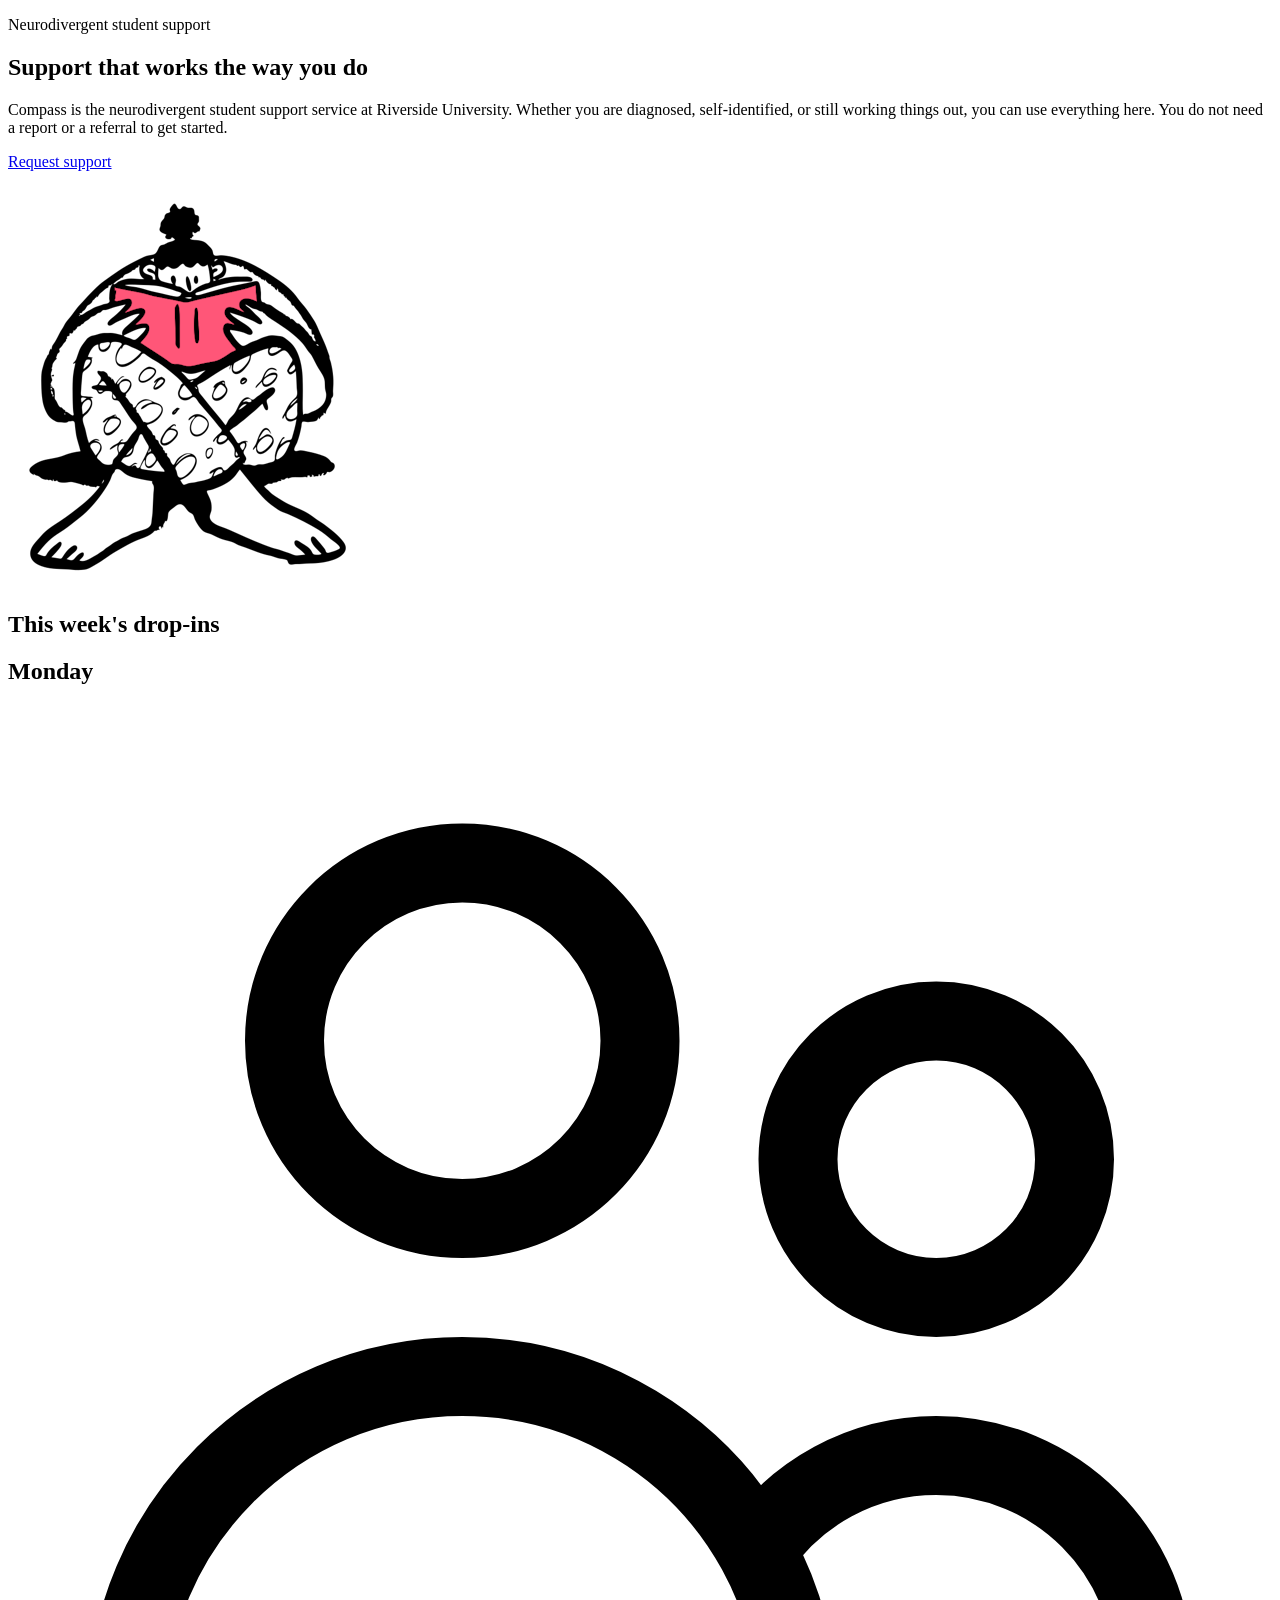
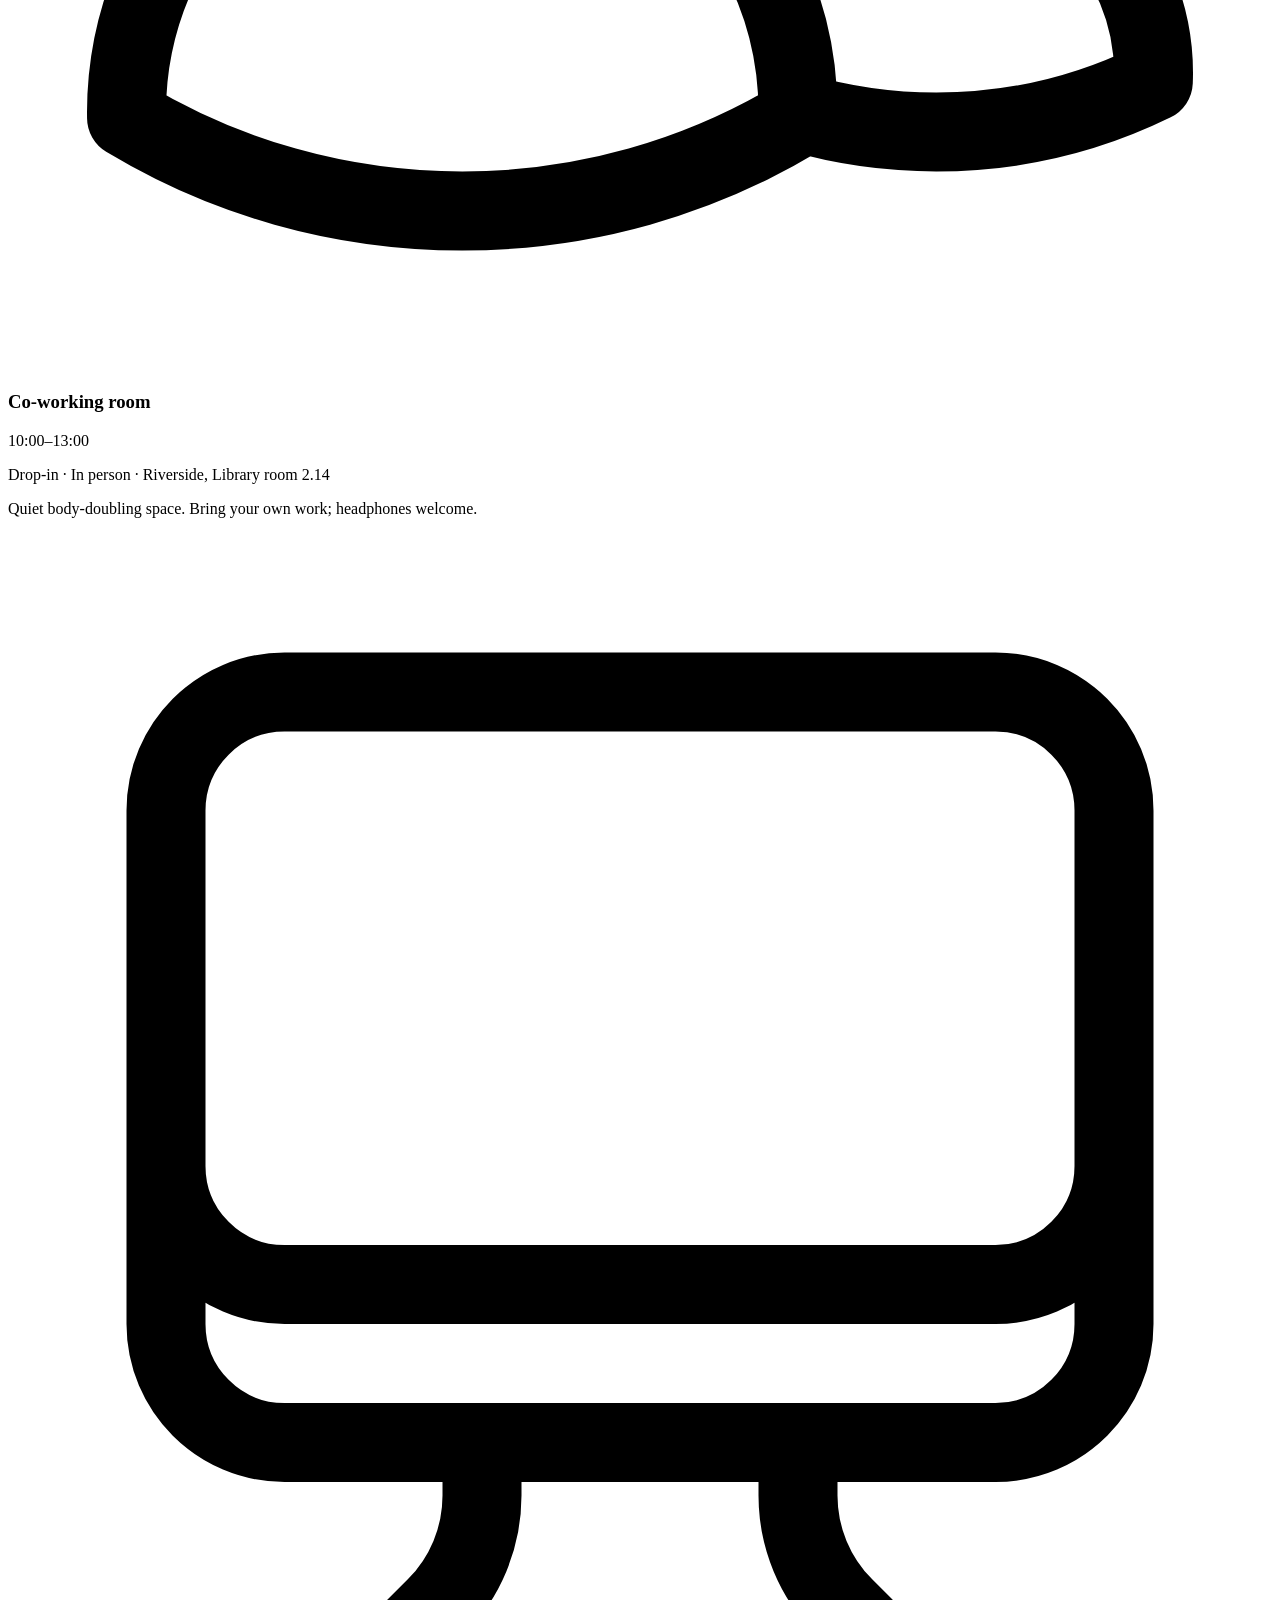
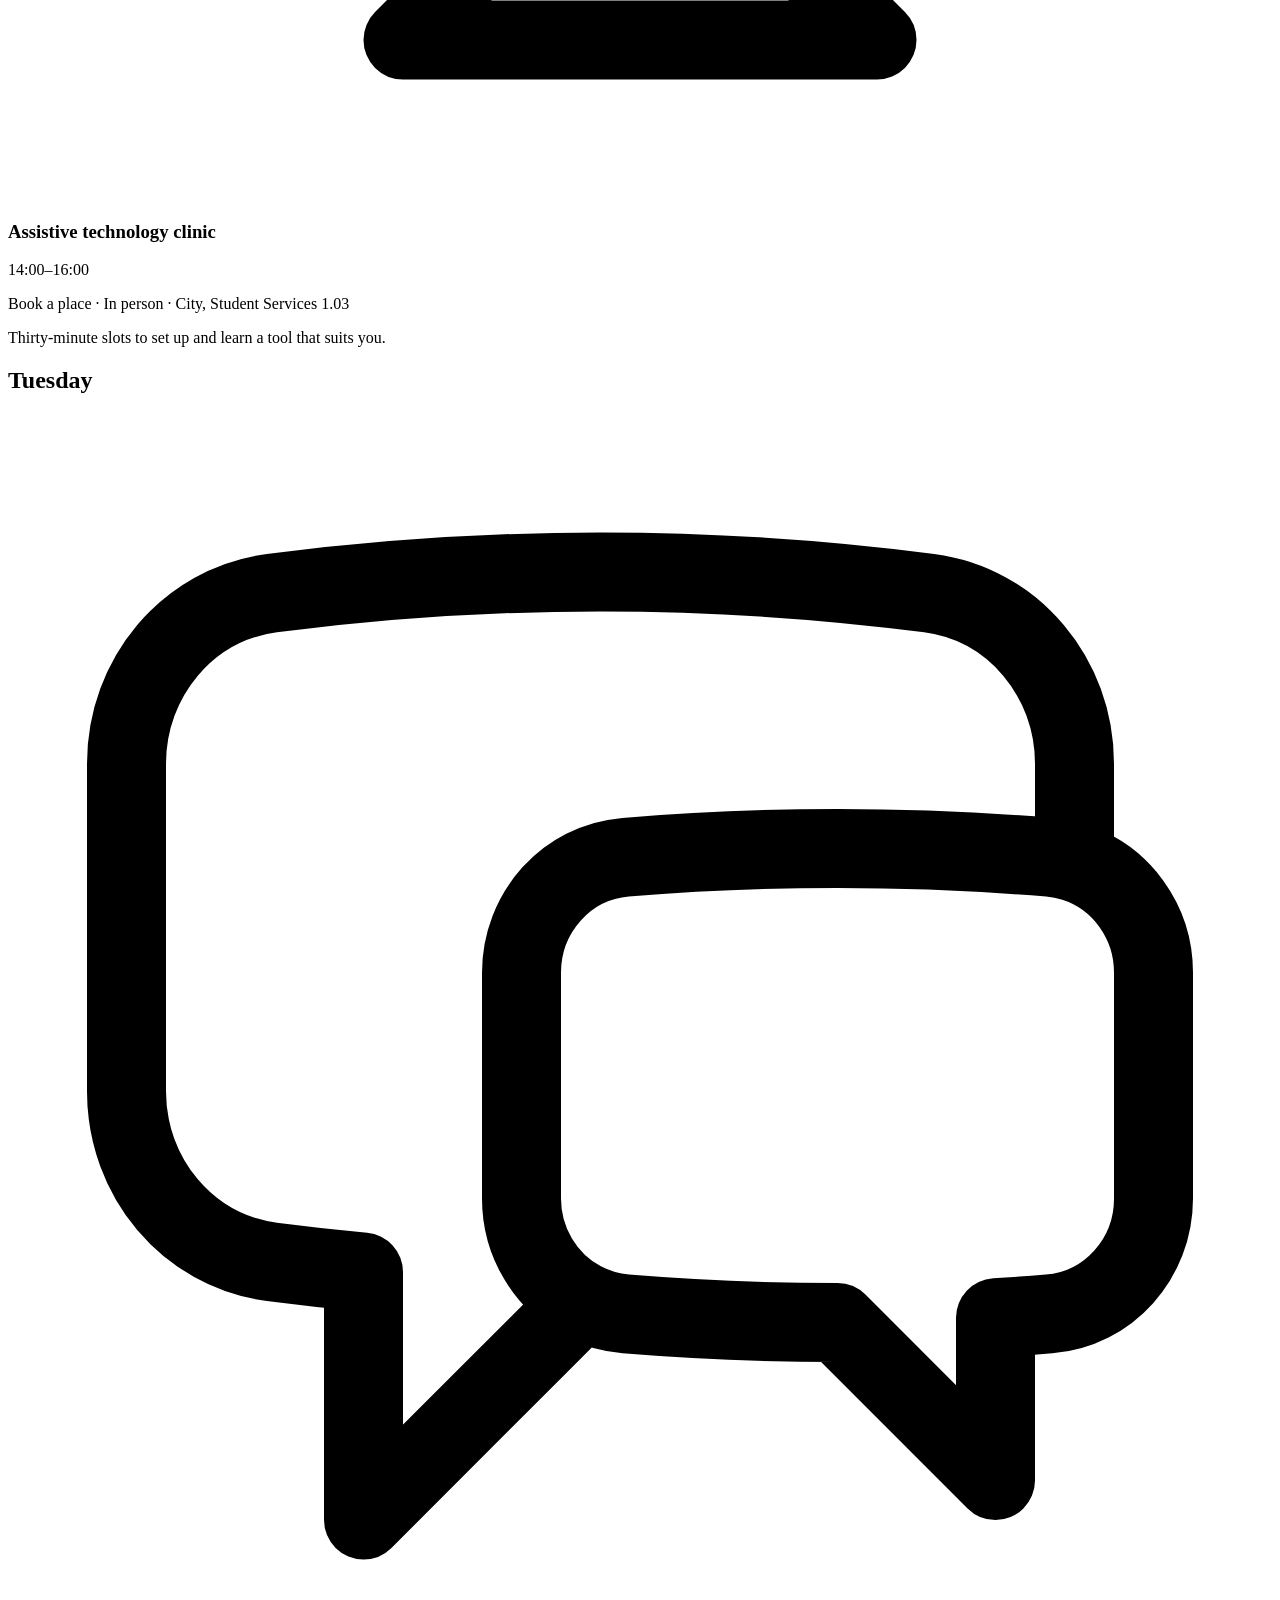
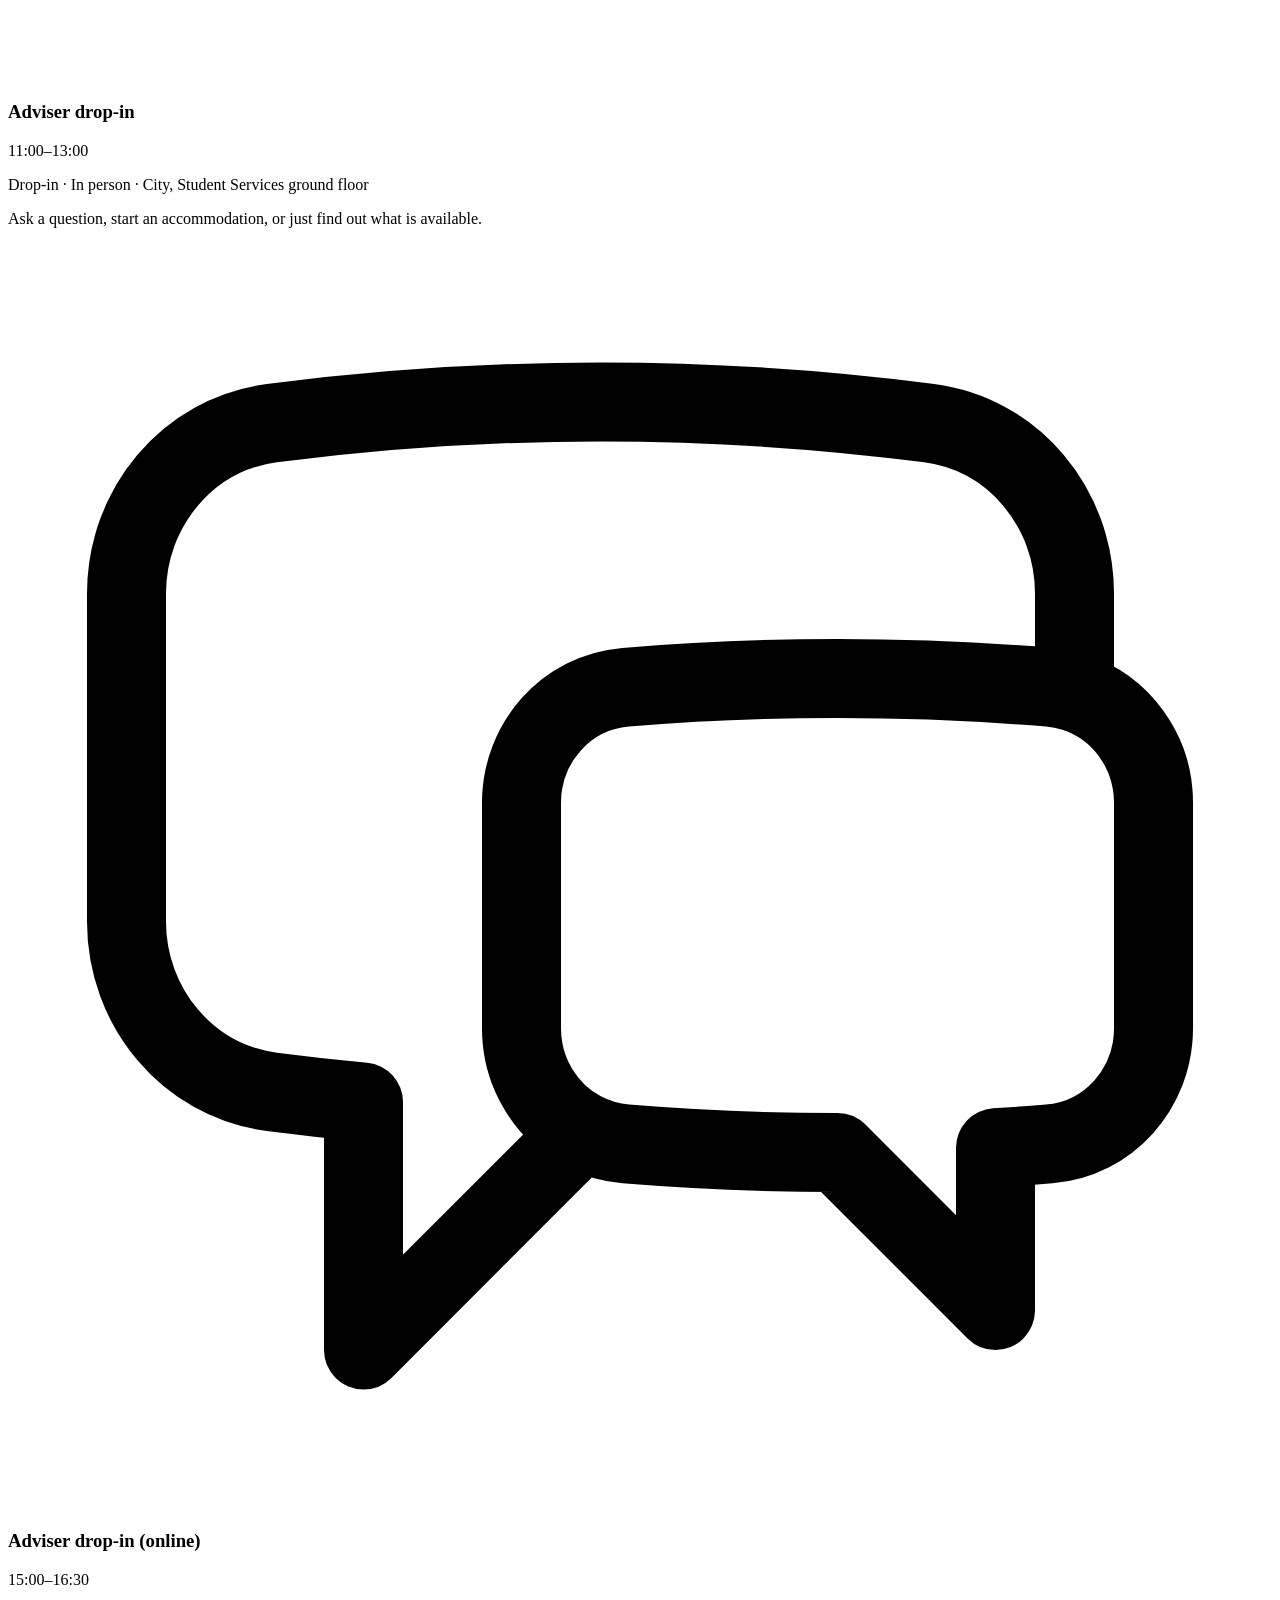
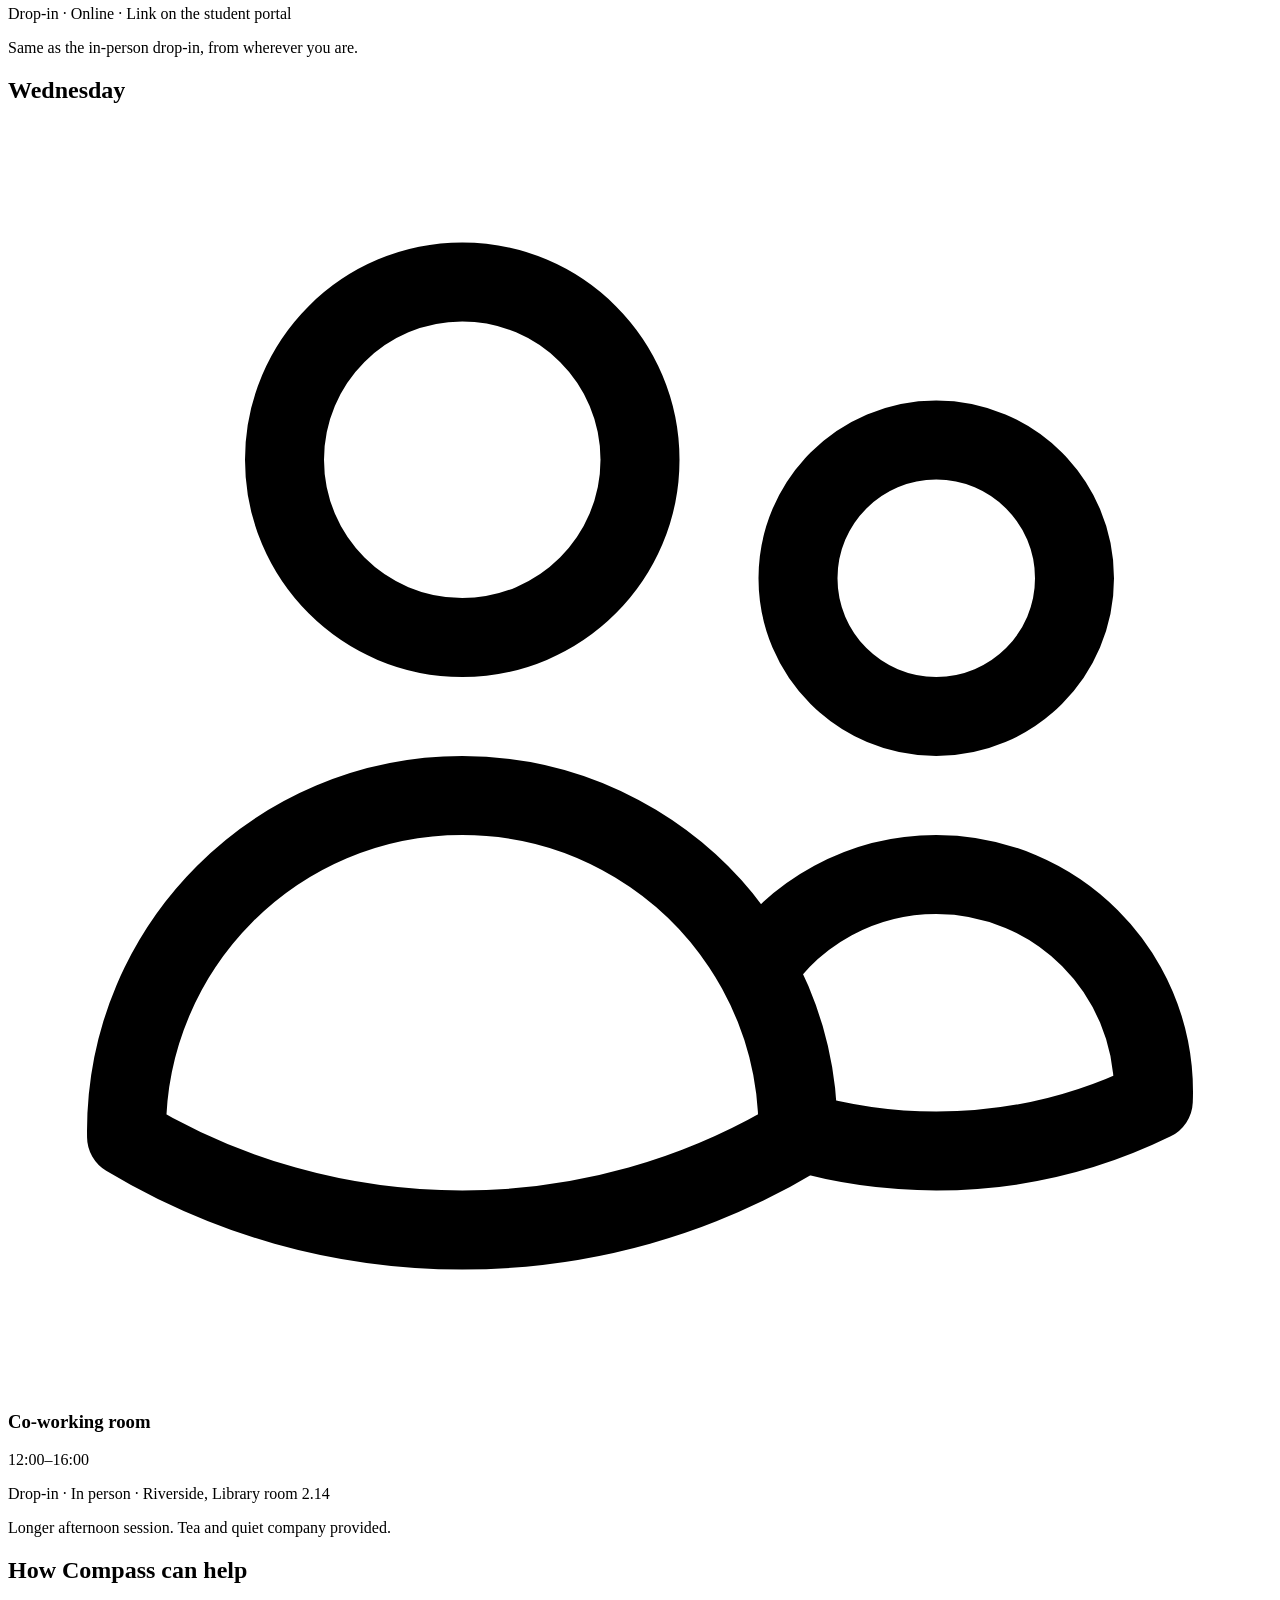
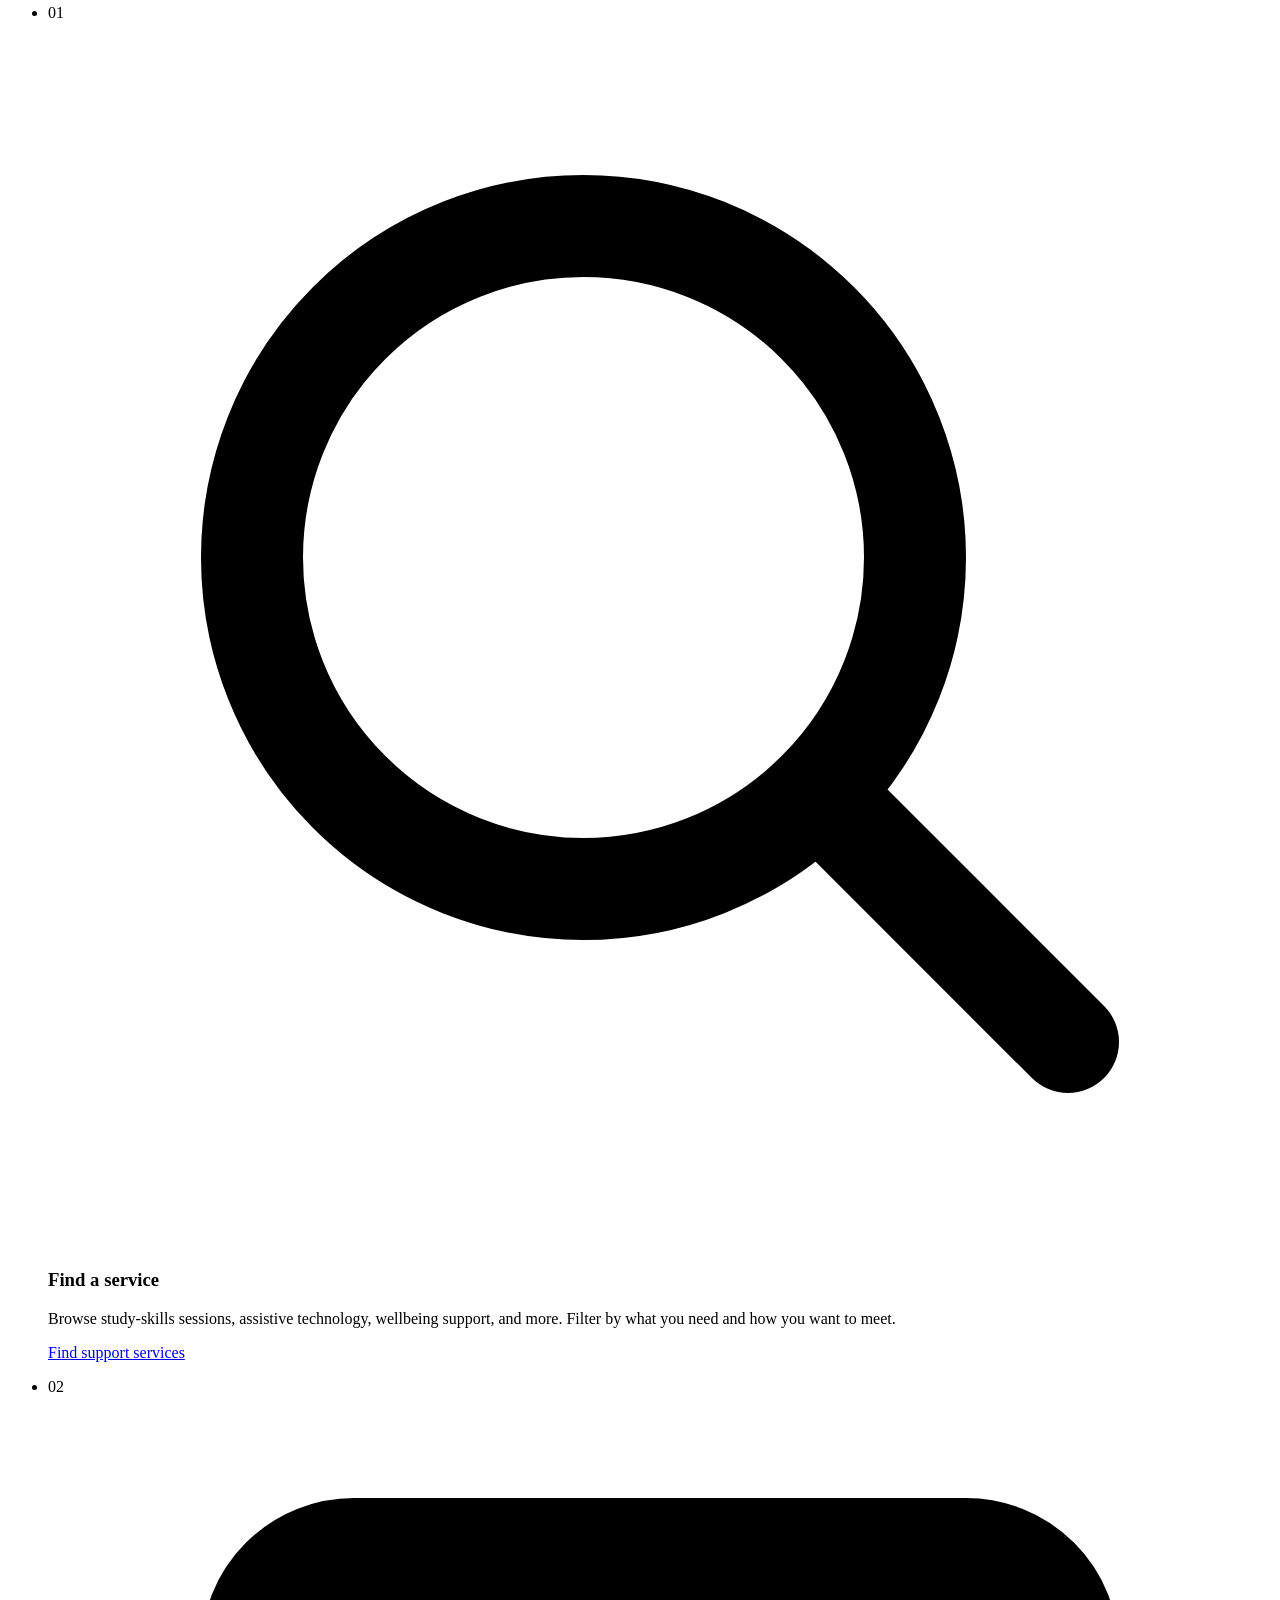
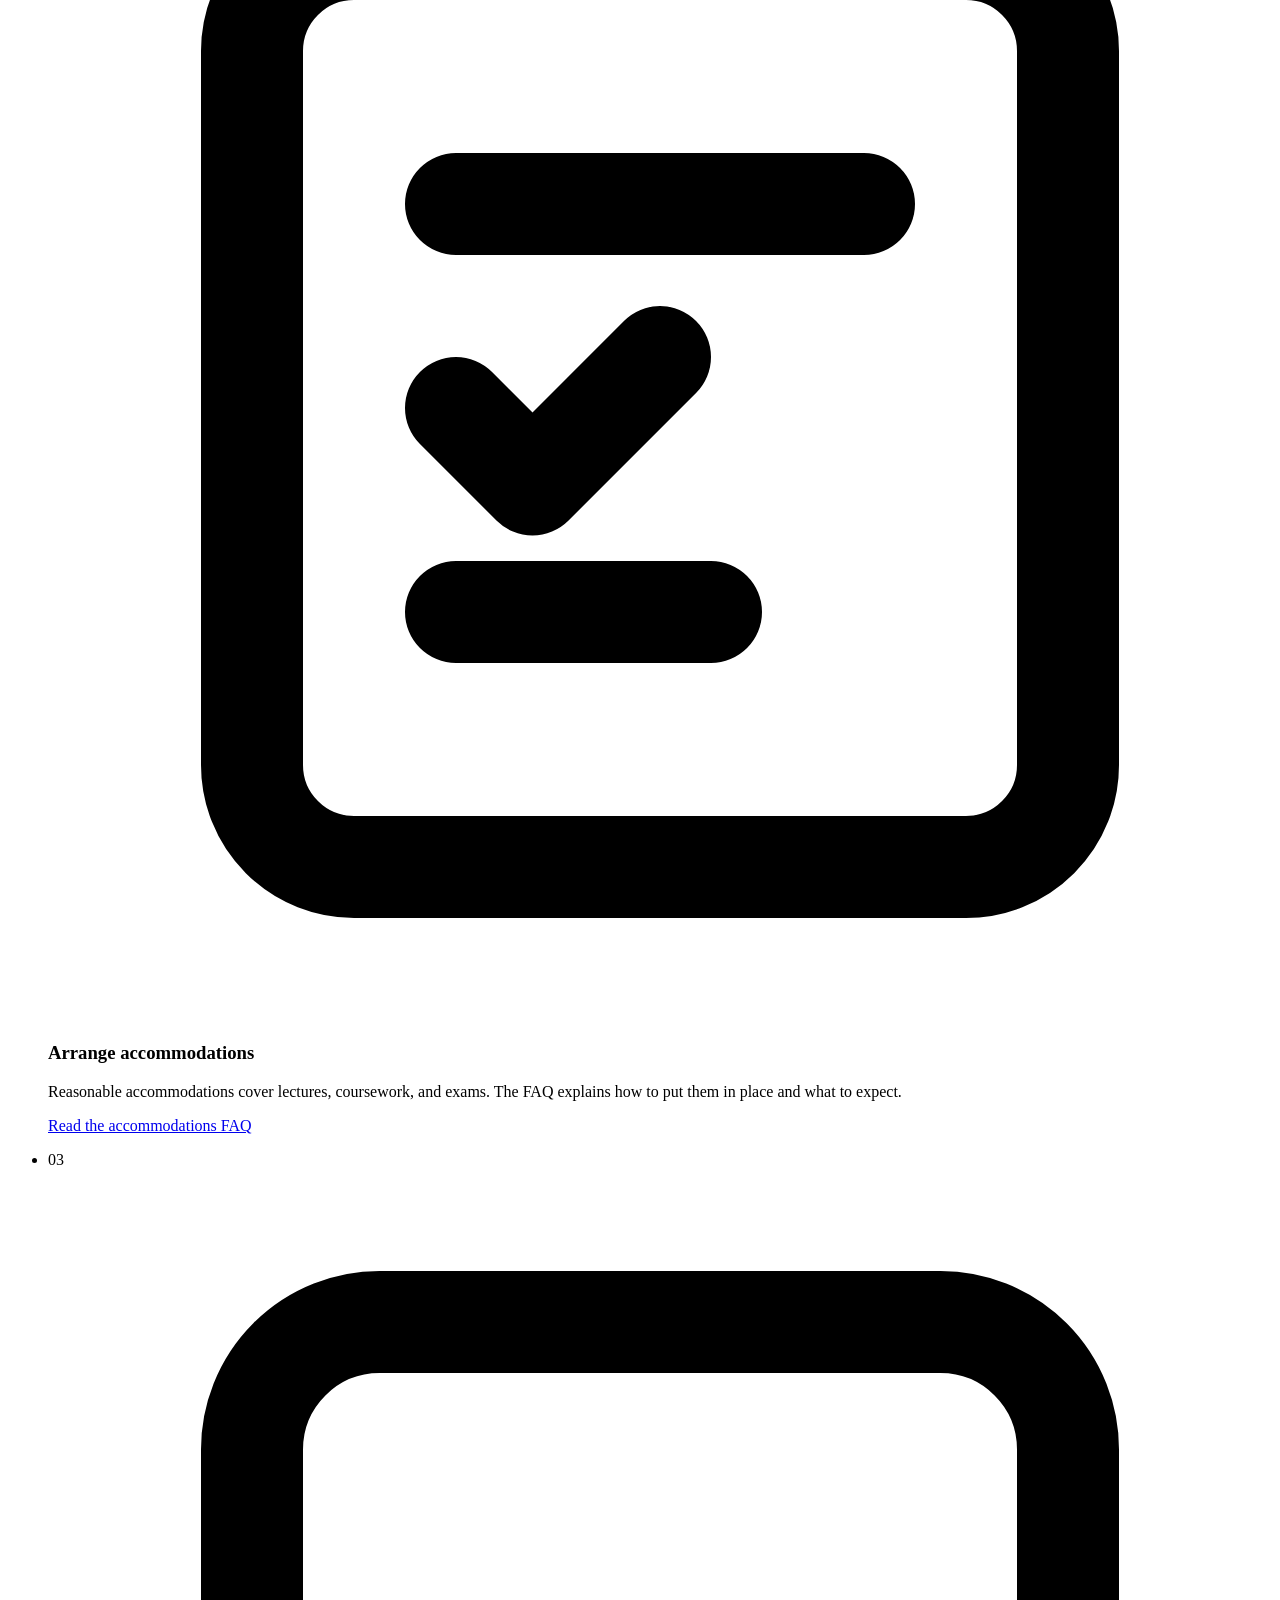
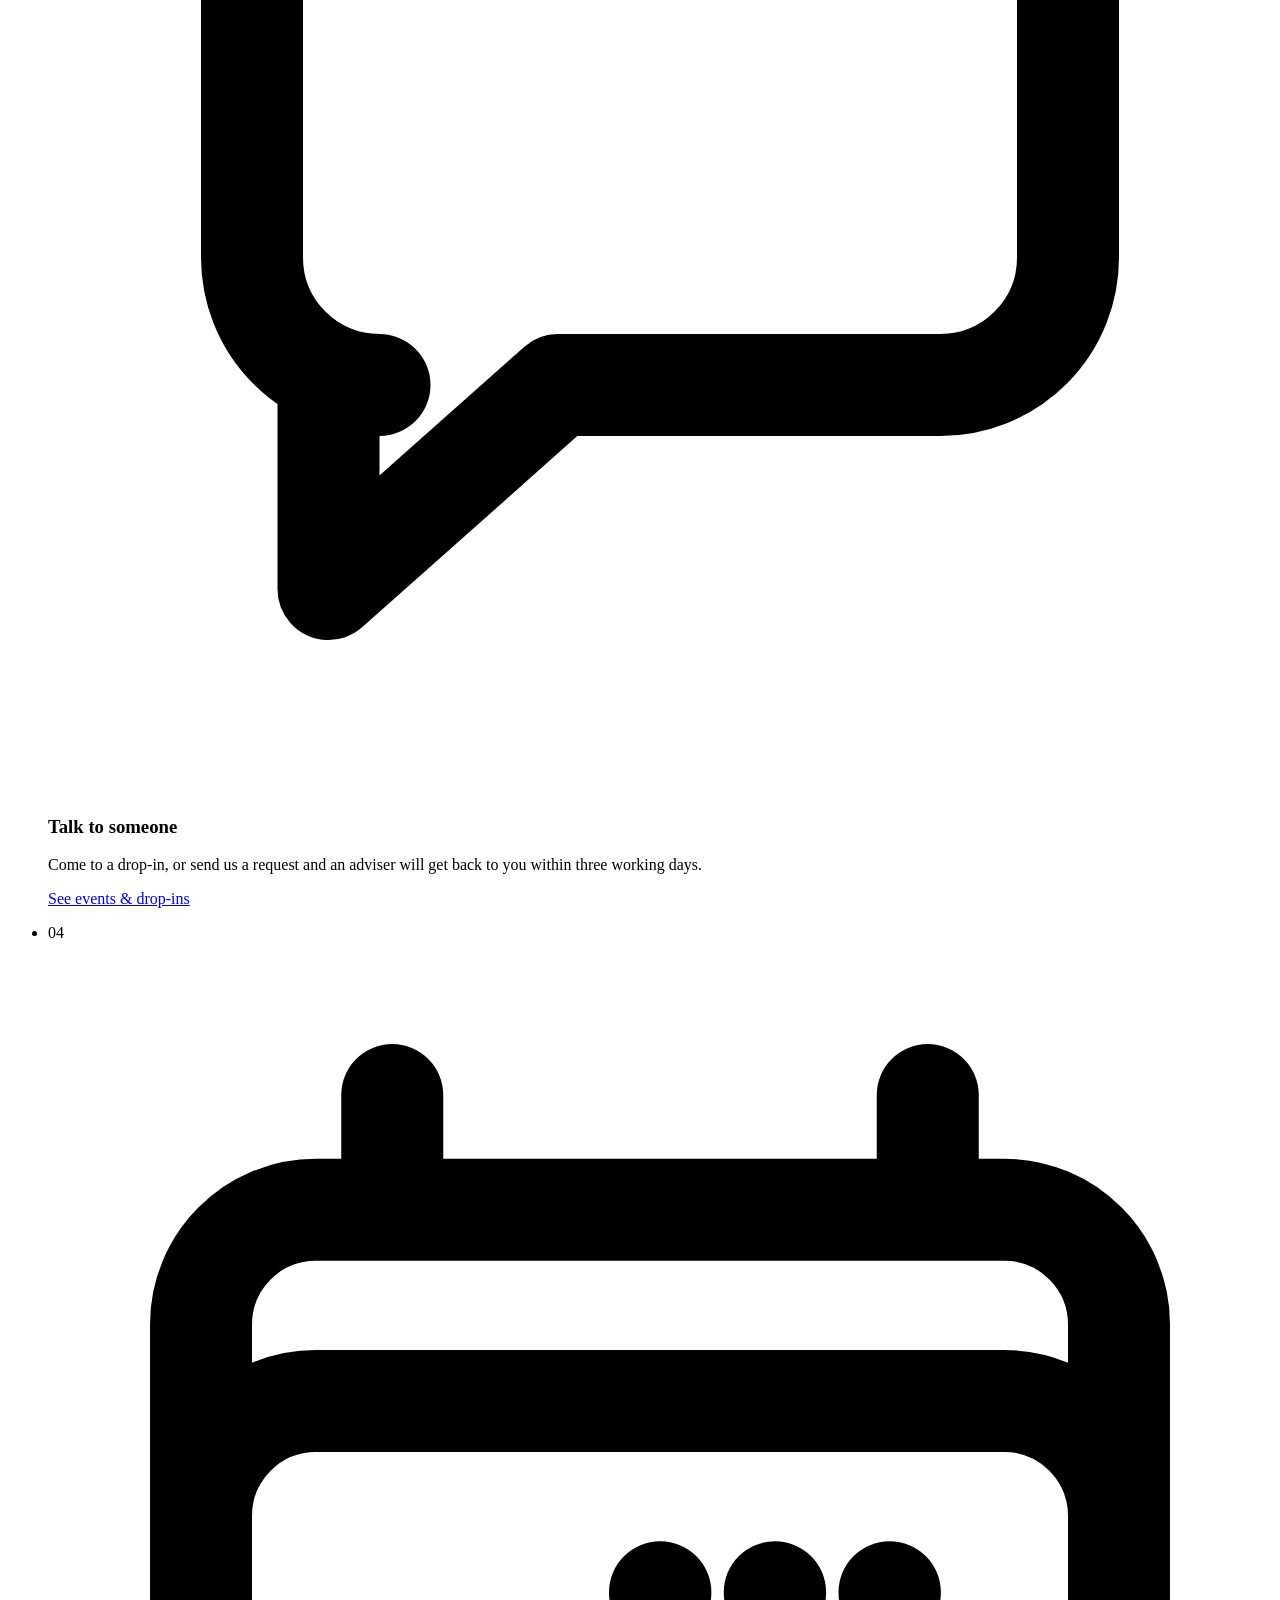
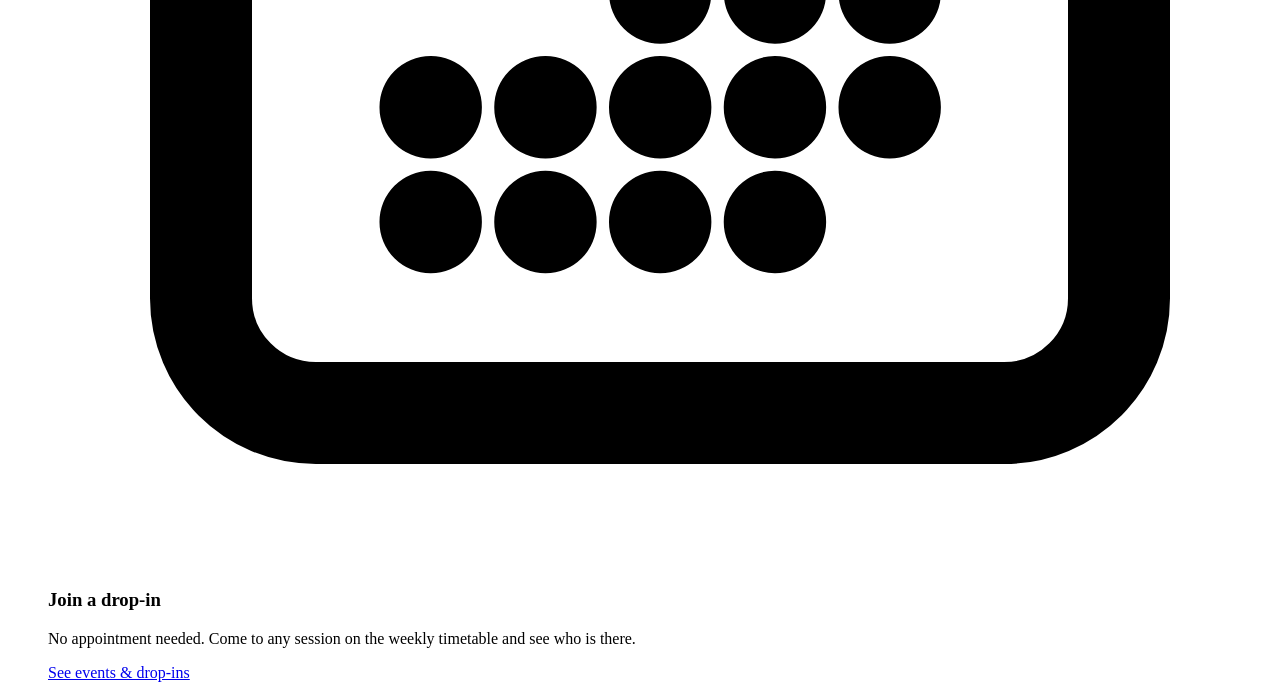
==== index.html @ 452828c0 "Start" ====
<!doctype html>
<html lang="en-IE">
  <head>
    <meta charset="utf-8" />
    <meta name="viewport" content="width=device-width, initial-scale=1" />
    <title>
      Week 05 starter: Compass hero, events days and numbered rows, responsive
    </title>
    <link rel="preconnect" href="https://fonts.googleapis.com" />
    <link rel="preconnect" href="https://fonts.gstatic.com" crossorigin />
    <link
      href="https://fonts.googleapis.com/css2?family=Atkinson+Hyperlegible:ital,wght@0,400;0,700;1,400;1,700&family=Hanken+Grotesk:wght@500;700;800;900&display=swap"
      rel="stylesheet"
    />
    <link rel="stylesheet" href="assets/app.css" />
  </head>
  <body class="bg-paper font-sans leading-relaxed text-ink">
    <!-- Week 5 starter. This is week 4's finished page: the hero, the events
         day sections and the numbered rows, laid out for a wide window and
         applied at every width. Your job this week is to add the responsive
         prefixes week 4 left out (see the three Targets in the lesson), so the
         same page also works on a phone. -->
    <main>
      <section aria-labelledby="intro-heading">
        <div
          class="mx-auto grid max-w-5xl grid-cols-[1.1fr_0.9fr] items-center gap-10 px-5 py-[clamp(2.5rem,1.5rem+4vw,5rem)]"
        >
          <div>
            <p
              class="font-display text-base font-bold tracking-[0.08em] text-link uppercase"
            >
              Neurodivergent student support
            </p>
            <h1
              id="intro-heading"
              class="mt-4 font-display text-display leading-none font-black tracking-[-0.03em] text-balance"
            >
              Support that works the way you do
            </h1>
            <p class="mt-4 max-w-[66ch] text-pretty">
              Compass is the neurodivergent student support service at Riverside
              University. Whether you are diagnosed, self-identified, or still
              working things out, you can use everything here. You do not need a
              report or a referral to get started.
            </p>
            <p class="mt-6">
              <a
                class="inline-block border-(length:--rule) border-ink bg-transparent px-6 py-2.5 font-display font-extrabold text-ink no-underline"
                href="#"
                >Request support</a
              >
            </p>
          </div>
          <div class="mx-auto w-full max-w-sm">
            <img
              src="images/hero-student-doodle.png"
              alt=""
              width="359"
              height="400"
            />
          </div>
        </div>
      </section>

      <h2
        class="mx-auto max-w-5xl px-5 pt-16 pb-6 font-display text-h2 leading-none font-extrabold tracking-tight"
      >
        This week's drop-ins
      </h2>
      <div class="border-t-(length:--rule) border-ink">
        <section
          class="border-b-(length:--rule) border-ink bg-paper"
          aria-labelledby="mon-heading"
        >
          <h2
            id="mon-heading"
            class="m-0 flex items-center gap-2 bg-green px-4 py-2.5 font-display text-h2 leading-none font-extrabold tracking-tight text-on-light"
          >
            Monday
          </h2>
          <div class="grid grid-cols-2 gap-4 p-4">
            <article
              class="flex flex-col gap-2 rounded-2xl border-(length:--rule) border-ink bg-paper p-5"
            >
              <span
                class="mb-1 inline-flex h-10 w-10 items-center justify-center rounded-full bg-green text-on-light"
                aria-hidden="true"
              >
                <svg
                  viewBox="0 0 24 24"
                  fill="none"
                  stroke="currentColor"
                  stroke-width="1.5"
                  stroke-linecap="round"
                  stroke-linejoin="round"
                >
                  <path
                    d="M15 19.1276C15.8329 19.37 16.7138 19.5 17.625 19.5C19.1037 19.5 20.5025 19.1576 21.7464 18.5478C21.7488 18.4905 21.75 18.4329 21.75 18.375C21.75 16.0968 19.9031 14.25 17.625 14.25C16.2069 14.25 14.956 14.9655 14.2136 16.0552M15 19.1276V19.125C15 18.0121 14.7148 16.9658 14.2136 16.0552M15 19.1276C15 19.1632 14.9997 19.1988 14.9991 19.2343C13.1374 20.3552 10.9565 21 8.625 21C6.29353 21 4.11264 20.3552 2.25092 19.2343C2.25031 19.198 2.25 19.1615 2.25 19.125C2.25 15.6042 5.10418 12.75 8.625 12.75C11.0329 12.75 13.129 14.085 14.2136 16.0552M12 6.375C12 8.23896 10.489 9.75 8.625 9.75C6.76104 9.75 5.25 8.23896 5.25 6.375C5.25 4.51104 6.76104 3 8.625 3C10.489 3 12 4.51104 12 6.375ZM20.25 8.625C20.25 10.0747 19.0747 11.25 17.625 11.25C16.1753 11.25 15 10.0747 15 8.625C15 7.17525 16.1753 6 17.625 6C19.0747 6 20.25 7.17525 20.25 8.625Z"
                  />
                </svg>
              </span>
              <h3 class="m-0 text-xl font-black">Co-working room</h3>
              <p>
                <time datetime="10:00" class="font-display font-bold text-link"
                  >10:00</time
                >&ndash;<time
                  datetime="13:00"
                  class="font-display font-bold text-link"
                  >13:00</time
                >
              </p>
              <p class="text-base font-bold tracking-[0.03em] uppercase">
                Drop-in &middot; In person &middot; Riverside, Library room 2.14
              </p>
              <p>
                Quiet body-doubling space. Bring your own work; headphones
                welcome.
              </p>
            </article>
            <article
              class="flex flex-col gap-2 rounded-2xl border-(length:--rule) border-ink bg-paper p-5"
            >
              <span
                class="mb-1 inline-flex h-10 w-10 items-center justify-center rounded-full bg-green text-on-light"
                aria-hidden="true"
              >
                <svg
                  viewBox="0 0 24 24"
                  fill="none"
                  stroke="currentColor"
                  stroke-width="1.5"
                  stroke-linecap="round"
                  stroke-linejoin="round"
                >
                  <path
                    d="M9 17.25V18.2574C9 19.053 8.68393 19.8161 8.12132 20.3787L7.5 21H16.5L15.8787 20.3787C15.3161 19.8161 15 19.053 15 18.2574V17.25M21 5.25V15C21 16.2426 19.9926 17.25 18.75 17.25H5.25C4.00736 17.25 3 16.2426 3 15V5.25M21 5.25C21 4.00736 19.9926 3 18.75 3H5.25C4.00736 3 3 4.00736 3 5.25M21 5.25V12C21 13.2426 19.9926 14.25 18.75 14.25H5.25C4.00736 14.25 3 13.2426 3 12V5.25"
                  />
                </svg>
              </span>
              <h3 class="m-0 text-xl font-black">
                Assistive technology clinic
              </h3>
              <p>
                <time datetime="14:00" class="font-display font-bold text-link"
                  >14:00</time
                >&ndash;<time
                  datetime="16:00"
                  class="font-display font-bold text-link"
                  >16:00</time
                >
              </p>
              <p class="text-base font-bold tracking-[0.03em] uppercase">
                Book a place &middot; In person &middot; City, Student Services
                1.03
              </p>
              <p>
                Thirty-minute slots to set up and learn a tool that suits you.
              </p>
            </article>
          </div>
        </section>
        <section
          class="border-b-(length:--rule) border-ink bg-paper"
          aria-labelledby="tue-heading"
        >
          <h2
            id="tue-heading"
            class="m-0 flex items-center gap-2 bg-lime px-4 py-2.5 font-display text-h2 leading-none font-extrabold tracking-tight text-on-light"
          >
            Tuesday
          </h2>
          <div class="grid grid-cols-2 gap-4 p-4">
            <article
              class="flex flex-col gap-2 rounded-2xl border-(length:--rule) border-ink bg-paper p-5"
            >
              <span
                class="mb-1 inline-flex h-10 w-10 items-center justify-center rounded-full bg-lime text-on-light"
                aria-hidden="true"
              >
                <svg
                  viewBox="0 0 24 24"
                  fill="none"
                  stroke="currentColor"
                  stroke-width="1.5"
                  stroke-linecap="round"
                  stroke-linejoin="round"
                >
                  <path
                    d="M20.25 8.51104C21.1341 8.79549 21.75 9.6392 21.75 10.6082V14.8938C21.75 16.0304 20.9026 16.9943 19.7697 17.0867C19.4308 17.1144 19.0909 17.1386 18.75 17.1592V20.25L15.75 17.25C14.3963 17.25 13.0556 17.1948 11.7302 17.0866C11.4319 17.0623 11.1534 16.9775 10.9049 16.8451M20.25 8.51104C20.0986 8.46232 19.9393 8.43 19.7739 8.41628C18.4472 8.30616 17.1051 8.25 15.75 8.25C14.3948 8.25 13.0528 8.30616 11.7261 8.41627C10.595 8.51015 9.75 9.47323 9.75 10.6082V14.8937C9.75 15.731 10.2099 16.4746 10.9049 16.8451M20.25 8.51104V6.63731C20.25 5.01589 19.0983 3.61065 17.4903 3.40191C15.4478 3.13676 13.365 3 11.2503 3C9.13533 3 7.05233 3.13678 5.00963 3.40199C3.40173 3.61074 2.25 5.01598 2.25 6.63738V12.8626C2.25 14.484 3.40173 15.8893 5.00964 16.098C5.58661 16.1729 6.16679 16.2376 6.75 16.2918V21L10.9049 16.8451"
                  />
                </svg>
              </span>
              <h3 class="m-0 text-xl font-black">Adviser drop-in</h3>
              <p>
                <time datetime="11:00" class="font-display font-bold text-link"
                  >11:00</time
                >&ndash;<time
                  datetime="13:00"
                  class="font-display font-bold text-link"
                  >13:00</time
                >
              </p>
              <p class="text-base font-bold tracking-[0.03em] uppercase">
                Drop-in &middot; In person &middot; City, Student Services
                ground floor
              </p>
              <p>
                Ask a question, start an accommodation, or just find out what is
                available.
              </p>
            </article>
            <article
              class="flex flex-col gap-2 rounded-2xl border-(length:--rule) border-ink bg-paper p-5"
            >
              <span
                class="mb-1 inline-flex h-10 w-10 items-center justify-center rounded-full bg-lime text-on-light"
                aria-hidden="true"
              >
                <svg
                  viewBox="0 0 24 24"
                  fill="none"
                  stroke="currentColor"
                  stroke-width="1.5"
                  stroke-linecap="round"
                  stroke-linejoin="round"
                >
                  <path
                    d="M20.25 8.51104C21.1341 8.79549 21.75 9.6392 21.75 10.6082V14.8938C21.75 16.0304 20.9026 16.9943 19.7697 17.0867C19.4308 17.1144 19.0909 17.1386 18.75 17.1592V20.25L15.75 17.25C14.3963 17.25 13.0556 17.1948 11.7302 17.0866C11.4319 17.0623 11.1534 16.9775 10.9049 16.8451M20.25 8.51104C20.0986 8.46232 19.9393 8.43 19.7739 8.41628C18.4472 8.30616 17.1051 8.25 15.75 8.25C14.3948 8.25 13.0528 8.30616 11.7261 8.41627C10.595 8.51015 9.75 9.47323 9.75 10.6082V14.8937C9.75 15.731 10.2099 16.4746 10.9049 16.8451M20.25 8.51104V6.63731C20.25 5.01589 19.0983 3.61065 17.4903 3.40191C15.4478 3.13676 13.365 3 11.2503 3C9.13533 3 7.05233 3.13678 5.00963 3.40199C3.40173 3.61074 2.25 5.01598 2.25 6.63738V12.8626C2.25 14.484 3.40173 15.8893 5.00964 16.098C5.58661 16.1729 6.16679 16.2376 6.75 16.2918V21L10.9049 16.8451"
                  />
                </svg>
              </span>
              <h3 class="m-0 text-xl font-black">Adviser drop-in (online)</h3>
              <p>
                <time datetime="15:00" class="font-display font-bold text-link"
                  >15:00</time
                >&ndash;<time
                  datetime="16:30"
                  class="font-display font-bold text-link"
                  >16:30</time
                >
              </p>
              <p class="text-base font-bold tracking-[0.03em] uppercase">
                Drop-in &middot; Online &middot; Link on the student portal
              </p>
              <p>Same as the in-person drop-in, from wherever you are.</p>
            </article>
          </div>
        </section>
        <section
          class="border-b-(length:--rule) border-ink bg-paper"
          aria-labelledby="wed-heading"
        >
          <h2
            id="wed-heading"
            class="m-0 flex items-center gap-2 bg-pink px-4 py-2.5 font-display text-h2 leading-none font-extrabold tracking-tight text-on-light"
          >
            Wednesday
          </h2>
          <div class="grid grid-cols-2 gap-4 p-4">
            <article
              class="flex flex-col gap-2 rounded-2xl border-(length:--rule) border-ink bg-paper p-5"
            >
              <span
                class="mb-1 inline-flex h-10 w-10 items-center justify-center rounded-full bg-pink text-on-light"
                aria-hidden="true"
              >
                <svg
                  viewBox="0 0 24 24"
                  fill="none"
                  stroke="currentColor"
                  stroke-width="1.5"
                  stroke-linecap="round"
                  stroke-linejoin="round"
                >
                  <path
                    d="M15 19.1276C15.8329 19.37 16.7138 19.5 17.625 19.5C19.1037 19.5 20.5025 19.1576 21.7464 18.5478C21.7488 18.4905 21.75 18.4329 21.75 18.375C21.75 16.0968 19.9031 14.25 17.625 14.25C16.2069 14.25 14.956 14.9655 14.2136 16.0552M15 19.1276V19.125C15 18.0121 14.7148 16.9658 14.2136 16.0552M15 19.1276C15 19.1632 14.9997 19.1988 14.9991 19.2343C13.1374 20.3552 10.9565 21 8.625 21C6.29353 21 4.11264 20.3552 2.25092 19.2343C2.25031 19.198 2.25 19.1615 2.25 19.125C2.25 15.6042 5.10418 12.75 8.625 12.75C11.0329 12.75 13.129 14.085 14.2136 16.0552M12 6.375C12 8.23896 10.489 9.75 8.625 9.75C6.76104 9.75 5.25 8.23896 5.25 6.375C5.25 4.51104 6.76104 3 8.625 3C10.489 3 12 4.51104 12 6.375ZM20.25 8.625C20.25 10.0747 19.0747 11.25 17.625 11.25C16.1753 11.25 15 10.0747 15 8.625C15 7.17525 16.1753 6 17.625 6C19.0747 6 20.25 7.17525 20.25 8.625Z"
                  />
                </svg>
              </span>
              <h3 class="m-0 text-xl font-black">Co-working room</h3>
              <p>
                <time datetime="12:00" class="font-display font-bold text-link"
                  >12:00</time
                >&ndash;<time
                  datetime="16:00"
                  class="font-display font-bold text-link"
                  >16:00</time
                >
              </p>
              <p class="text-base font-bold tracking-[0.03em] uppercase">
                Drop-in &middot; In person &middot; Riverside, Library room 2.14
              </p>
              <p>Longer afternoon session. Tea and quiet company provided.</p>
            </article>
          </div>
        </section>
      </div>

      <section aria-labelledby="help-heading">
        <div class="grid grid-cols-[minmax(5rem,12%)_1fr] gap-6 px-5 py-20">
          <div aria-hidden="true"></div>
          <h2
            id="help-heading"
            class="font-display text-[clamp(2.25rem,1.75rem+2.2vw,3.5rem)] leading-none font-extrabold tracking-tight text-link"
          >
            How Compass can help
          </h2>
        </div>
        <ul class="grid grid-cols-2 border-y-(length:--rule) border-ink">
          <li class="bg-paper text-ink">
            <div
              class="grid grid-cols-[minmax(5rem,12%)_1fr] gap-6 px-5 py-[clamp(2.25rem,1.5rem+3vw,4rem)]"
            >
              <span
                class="font-display text-[clamp(2rem,1.5rem+2vw,3rem)] leading-none font-black"
                aria-hidden="true"
                >01</span
              >
              <div class="min-w-0 break-words">
                <svg
                  class="mb-3 h-9 w-9"
                  viewBox="0 0 24 24"
                  fill="none"
                  stroke="currentColor"
                  stroke-width="2"
                  stroke-linecap="round"
                  stroke-linejoin="round"
                  aria-hidden="true"
                >
                  <circle cx="10.5" cy="10.5" r="6.5" />
                  <path d="M20 20l-4.8-4.8" />
                </svg>
                <h3
                  class="mb-2 font-display text-h2 leading-none font-extrabold tracking-tight text-balance"
                >
                  Find a service
                </h3>
                <p>
                  Browse study-skills sessions, assistive technology, wellbeing
                  support, and more. Filter by what you need and how you want to
                  meet.
                </p>
                <p>
                  <a
                    class="font-bold text-inherit underline"
                    href="find-support-services.html"
                    >Find support services</a
                  >
                </p>
              </div>
            </div>
          </li>
          <li
            class="border-l-(length:--rule) border-ink bg-green text-on-light"
          >
            <div
              class="grid grid-cols-[minmax(5rem,12%)_1fr] gap-6 px-5 py-[clamp(2.25rem,1.5rem+3vw,4rem)]"
            >
              <span
                class="font-display text-[clamp(2rem,1.5rem+2vw,3rem)] leading-none font-black"
                aria-hidden="true"
                >02</span
              >
              <div class="min-w-0 break-words">
                <svg
                  class="mb-3 h-9 w-9"
                  viewBox="0 0 24 24"
                  fill="none"
                  stroke="currentColor"
                  stroke-width="2"
                  stroke-linecap="round"
                  stroke-linejoin="round"
                  aria-hidden="true"
                >
                  <rect x="4" y="3" width="16" height="18" rx="2" />
                  <path d="M8 8h8M8 12l1.5 1.5L12 11M8 16h5" />
                </svg>
                <h3
                  class="mb-2 font-display text-h2 leading-none font-extrabold tracking-tight text-balance"
                >
                  Arrange accommodations
                </h3>
                <p>
                  Reasonable accommodations cover lectures, coursework, and
                  exams. The FAQ explains how to put them in place and what to
                  expect.
                </p>
                <p>
                  <a
                    class="font-bold text-inherit underline"
                    href="accommodations-faq.html"
                    >Read the accommodations FAQ</a
                  >
                </p>
              </div>
            </div>
          </li>
          <li
            class="border-t-(length:--rule) border-ink bg-ink-deep text-on-dark"
          >
            <div
              class="grid grid-cols-[minmax(5rem,12%)_1fr] gap-6 px-5 py-[clamp(2.25rem,1.5rem+3vw,4rem)]"
            >
              <span
                class="font-display text-[clamp(2rem,1.5rem+2vw,3rem)] leading-none font-black"
                aria-hidden="true"
                >03</span
              >
              <div class="min-w-0 break-words">
                <svg
                  class="mb-3 h-9 w-9"
                  viewBox="0 0 24 24"
                  fill="none"
                  stroke="currentColor"
                  stroke-width="2"
                  stroke-linecap="round"
                  stroke-linejoin="round"
                  aria-hidden="true"
                >
                  <path
                    d="M4 5.5A2.5 2.5 0 0 1 6.5 3h11A2.5 2.5 0 0 1 20 5.5v8A2.5 2.5 0 0 1 17.5 16H10l-4.5 4v-4H6.5A2.5 2.5 0 0 1 4 13.5v-8Z"
                  />
                </svg>
                <h3
                  class="mb-2 font-display text-h2 leading-none font-extrabold tracking-tight text-balance"
                >
                  Talk to someone
                </h3>
                <p>
                  Come to a drop-in, or send us a request and an adviser will
                  get back to you within three working days.
                </p>
                <p>
                  <a class="font-bold text-inherit underline" href="events.html"
                    >See events &amp; drop-ins</a
                  >
                </p>
              </div>
            </div>
          </li>
          <li
            class="border-t-(length:--rule) border-l-(length:--rule) border-ink bg-pink text-on-light"
          >
            <div
              class="grid grid-cols-[minmax(5rem,12%)_1fr] gap-6 px-5 py-[clamp(2.25rem,1.5rem+3vw,4rem)]"
            >
              <span
                class="font-display text-[clamp(2rem,1.5rem+2vw,3rem)] leading-none font-black"
                aria-hidden="true"
                >04</span
              >
              <div class="min-w-0 break-words">
                <svg
                  class="mb-3 h-9 w-9"
                  viewBox="0 0 24 24"
                  fill="none"
                  stroke="currentColor"
                  stroke-width="2"
                  stroke-linecap="round"
                  stroke-linejoin="round"
                  aria-hidden="true"
                >
                  <path
                    d="M6.75 3V5.25M17.25 3V5.25M3 18.75V7.5C3 6.25736 4.00736 5.25 5.25 5.25H18.75C19.9926 5.25 21 6.25736 21 7.5V18.75M3 18.75C3 19.9926 4.00736 21 5.25 21H18.75C19.9926 21 21 19.9926 21 18.75M3 18.75V11.25C3 10.0074 4.00736 9 5.25 9H18.75C19.9926 9 21 10.0074 21 11.25V18.75M12 12.75H12.0075V12.7575H12V12.75ZM12 15H12.0075V15.0075H12V15ZM12 17.25H12.0075V17.2575H12V17.25ZM9.75 15H9.7575V15.0075H9.75V15ZM9.75 17.25H9.7575V17.2575H9.75V17.25ZM7.5 15H7.5075V15.0075H7.5V15ZM7.5 17.25H7.5075V17.2575H7.5V17.25ZM14.25 12.75H14.2575V12.7575H14.25V12.75ZM14.25 15H14.2575V15.0075H14.25V15ZM14.25 17.25H14.2575V17.2575H14.25V17.25ZM16.5 12.75H16.5075V12.7575H16.5V12.75ZM16.5 15H16.5075V15.0075H16.5V15Z"
                  />
                </svg>
                <h3
                  class="mb-2 font-display text-h2 leading-none font-extrabold tracking-tight text-balance"
                >
                  Join a drop-in
                </h3>
                <p>
                  No appointment needed. Come to any session on the weekly
                  timetable and see who is there.
                </p>
                <p>
                  <a class="font-bold text-inherit underline" href="events.html"
                    >See events &amp; drop-ins</a
                  >
                </p>
              </div>
            </div>
          </li>
        </ul>
      </section>
    </main>
  </body>
</html>
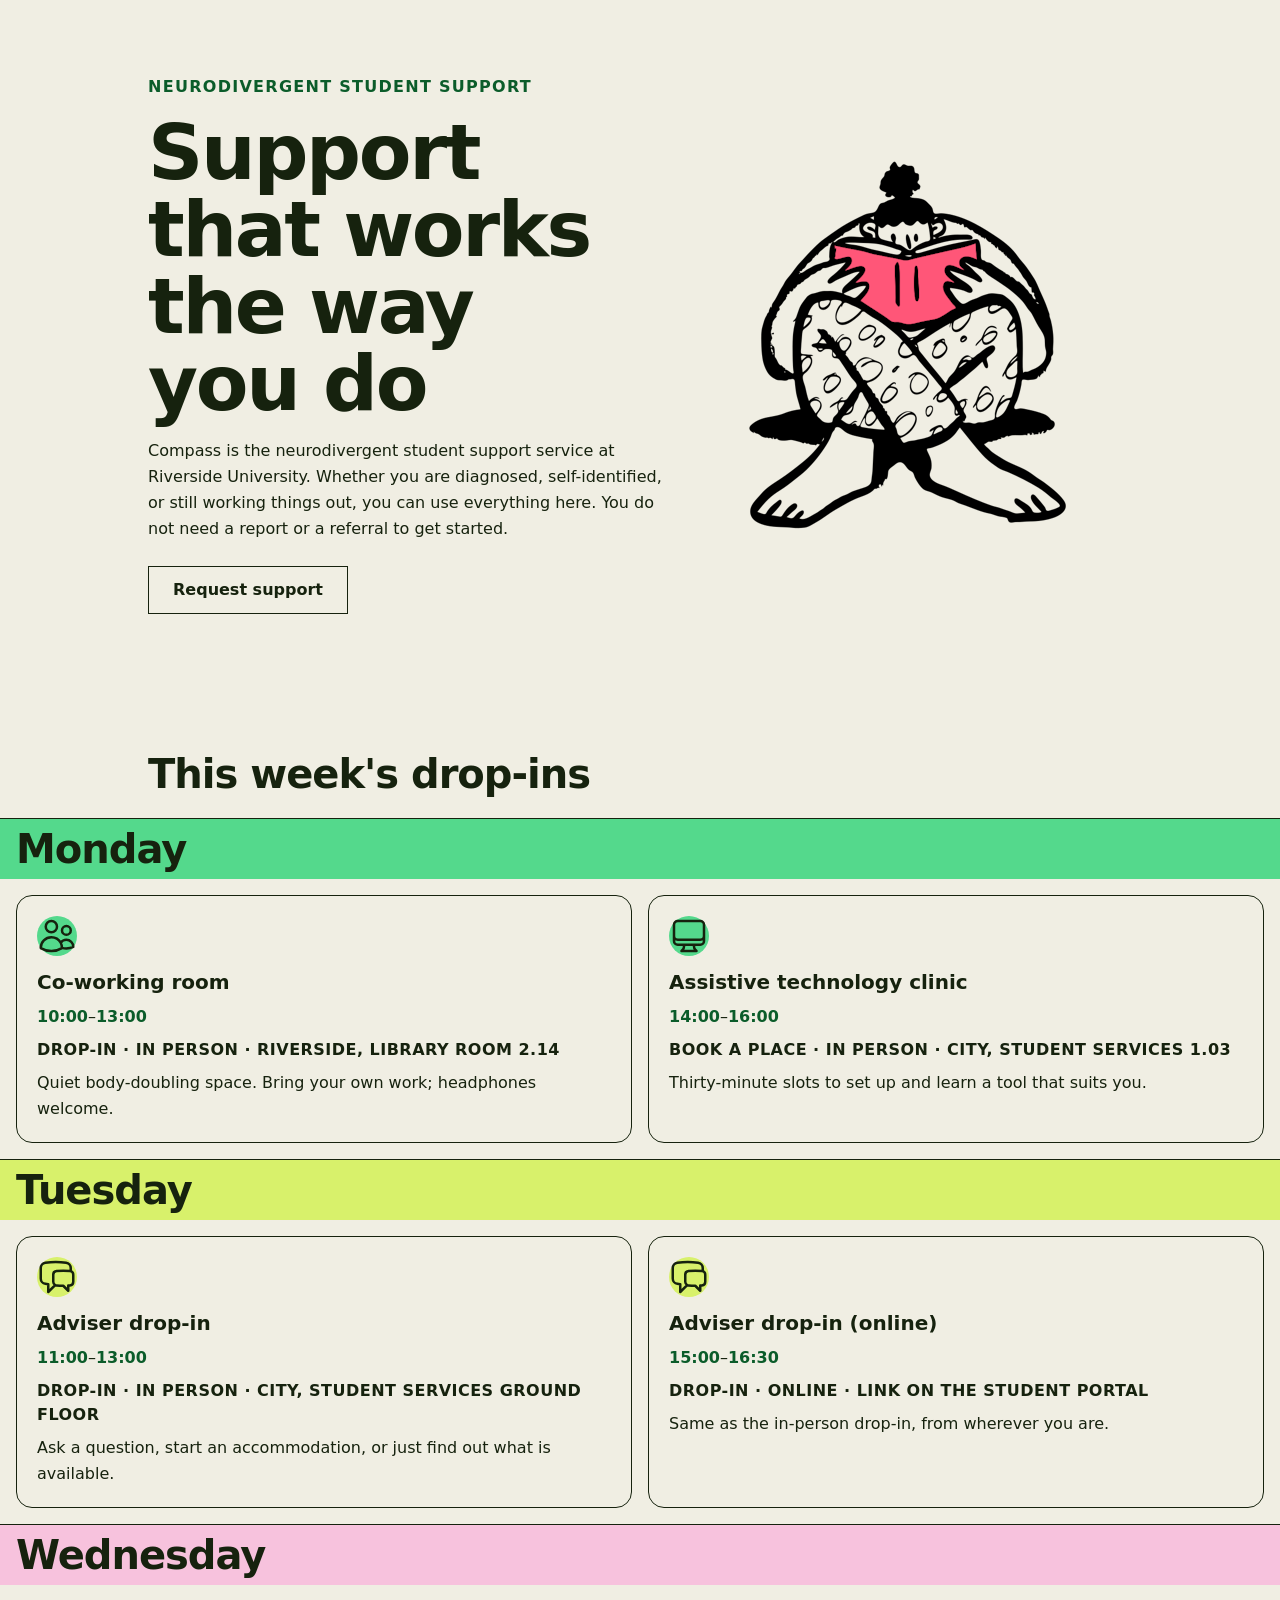
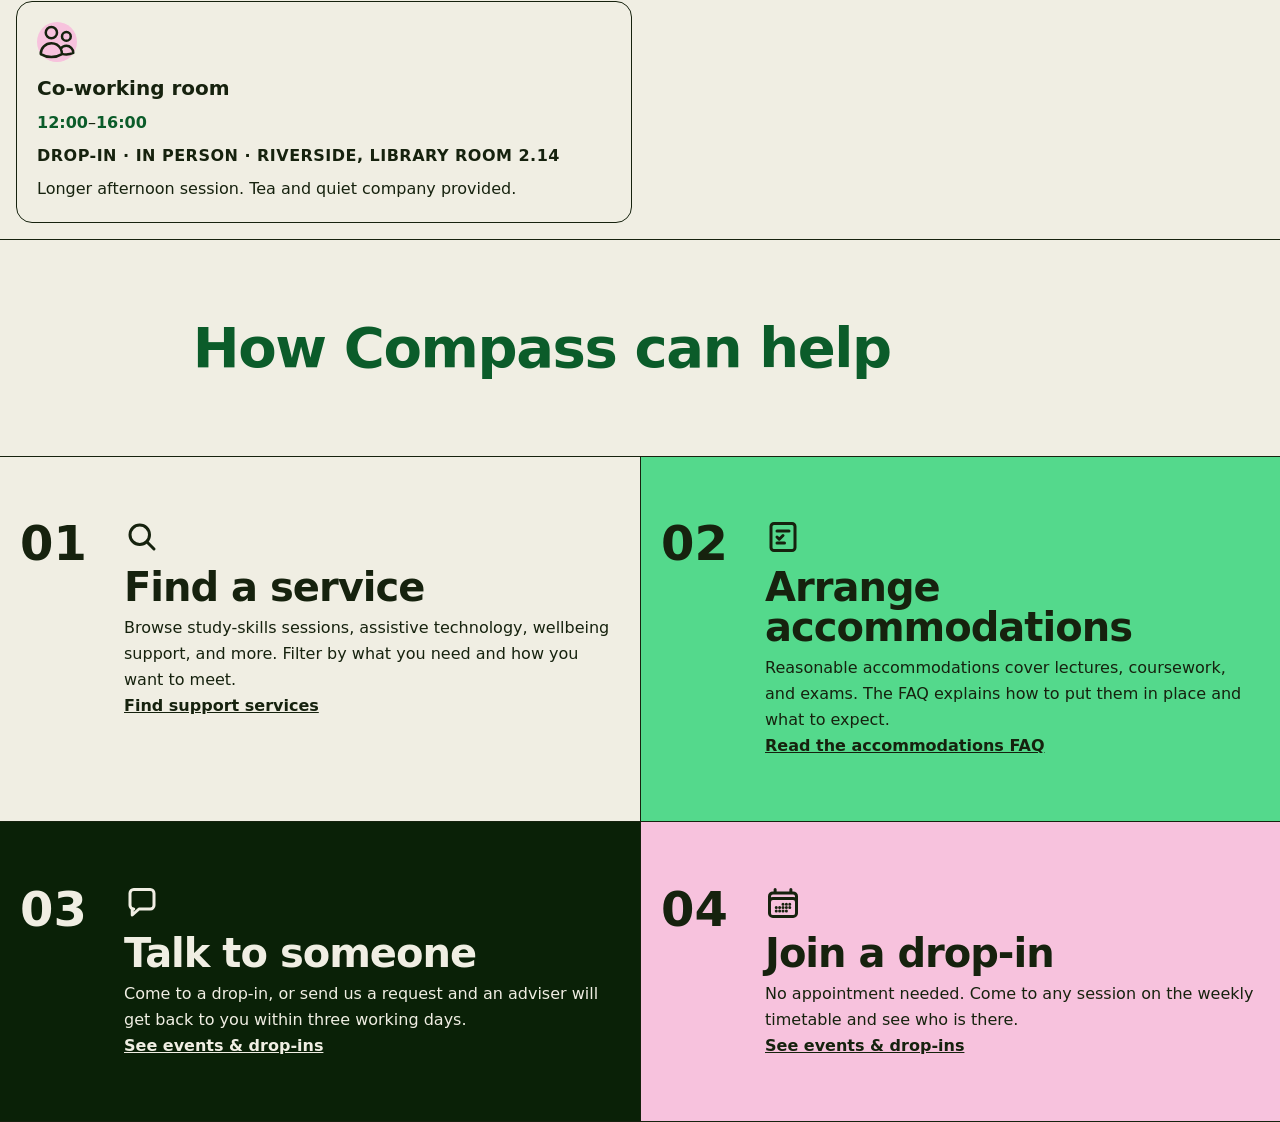
==== commit 44a7d9ce: "Website Skeleton" ====
--- a/index.html
+++ b/index.html
@@ -23,7 +23,7 @@
     <main>
       <section aria-labelledby="intro-heading">
         <div
-          class="mx-auto grid max-w-5xl grid-cols-[1.1fr_0.9fr] items-center gap-10 px-5 py-[clamp(2.5rem,1.5rem+4vw,5rem)]"
+          class="mx-auto grid max-w-5xl lg:grid-cols-[1.1fr_0.9fr] items-center gap-10 px-5 py-[clamp(2.5rem,1.5rem+4vw,5rem)]"
         >
           <div>
             <p
@@ -78,7 +78,7 @@
           >
             Monday
           </h2>
-          <div class="grid grid-cols-2 gap-4 p-4">
+          <div class="grid gap-4 p-4 sm:grid-cols-2">
             <article
               class="flex flex-col gap-2 rounded-2xl border-(length:--rule) border-ink bg-paper p-5"
             >
@@ -169,7 +169,7 @@
           >
             Tuesday
           </h2>
-          <div class="grid grid-cols-2 gap-4 p-4">
+          <div class="grid gap-4 p-4 sm:grid-cols-2">
             <article
               class="flex flex-col gap-2 rounded-2xl border-(length:--rule) border-ink bg-paper p-5"
             >
@@ -256,7 +256,7 @@
           >
             Wednesday
           </h2>
-          <div class="grid grid-cols-2 gap-4 p-4">
+          <div class="grid gap-4 p-4 sm:grid-cols-2">
             <article
               class="flex flex-col gap-2 rounded-2xl border-(length:--rule) border-ink bg-paper p-5"
             >
@@ -297,7 +297,7 @@
       </div>
 
       <section aria-labelledby="help-heading">
-        <div class="grid grid-cols-[minmax(5rem,12%)_1fr] gap-6 px-5 py-20">
+        <div class="grid grid-cols-1 gap-2 px-5 py-14 sm:grid-cols-[minmax(5rem,12%)_1fr] sm:gap-6 sm:py-20">
           <div aria-hidden="true"></div>
           <h2
             id="help-heading"
@@ -306,11 +306,9 @@
             How Compass can help
           </h2>
         </div>
-        <ul class="grid grid-cols-2 border-y-(length:--rule) border-ink">
+        <ul class="grid border-y-(length:--rule) border-ink sm:grid-cols-2">
           <li class="bg-paper text-ink">
-            <div
-              class="grid grid-cols-[minmax(5rem,12%)_1fr] gap-6 px-5 py-[clamp(2.25rem,1.5rem+3vw,4rem)]"
-            >
+            <div class="grid grid-cols-1 gap-2 px-5 py-[clamp(2.25rem,1.5rem+3vw,4rem)] sm:grid-cols-[minmax(5rem,12%)_1fr] sm:gap-6">
               <span
                 class="font-display text-[clamp(2rem,1.5rem+2vw,3rem)] leading-none font-black"
                 aria-hidden="true"
@@ -351,11 +349,9 @@
             </div>
           </li>
           <li
-            class="border-l-(length:--rule) border-ink bg-green text-on-light"
-          >
-            <div
-              class="grid grid-cols-[minmax(5rem,12%)_1fr] gap-6 px-5 py-[clamp(2.25rem,1.5rem+3vw,4rem)]"
-            >
+            class="border-t-(length:--rule) sm:border-t-0 sm:border-l-(length:--rule) border-ink bg-green text-on-light"
+          >
+            <div class="grid grid-cols-1 gap-2 px-5 py-[clamp(2.25rem,1.5rem+3vw,4rem)] sm:grid-cols-[minmax(5rem,12%)_1fr] sm:gap-6">
               <span
                 class="font-display text-[clamp(2rem,1.5rem+2vw,3rem)] leading-none font-black"
                 aria-hidden="true"
@@ -398,9 +394,7 @@
           <li
             class="border-t-(length:--rule) border-ink bg-ink-deep text-on-dark"
           >
-            <div
-              class="grid grid-cols-[minmax(5rem,12%)_1fr] gap-6 px-5 py-[clamp(2.25rem,1.5rem+3vw,4rem)]"
-            >
+            <div class="grid grid-cols-1 gap-2 px-5 py-[clamp(2.25rem,1.5rem+3vw,4rem)] sm:grid-cols-[minmax(5rem,12%)_1fr] sm:gap-6">
               <span
                 class="font-display text-[clamp(2rem,1.5rem+2vw,3rem)] leading-none font-black"
                 aria-hidden="true"
@@ -439,11 +433,9 @@
             </div>
           </li>
           <li
-            class="border-t-(length:--rule) border-l-(length:--rule) border-ink bg-pink text-on-light"
-          >
-            <div
-              class="grid grid-cols-[minmax(5rem,12%)_1fr] gap-6 px-5 py-[clamp(2.25rem,1.5rem+3vw,4rem)]"
-            >
+            class="border-t-(length:--rule) sm:border-l-(length:--rule) border-ink bg-pink text-on-light"
+          >
+            <div class="grid grid-cols-1 gap-2 px-5 py-[clamp(2.25rem,1.5rem+3vw,4rem)] sm:grid-cols-[minmax(5rem,12%)_1fr] sm:gap-6">
               <span
                 class="font-display text-[clamp(2rem,1.5rem+2vw,3rem)] leading-none font-black"
                 aria-hidden="true"
--- a/assets/app.css
+++ b/assets/app.css
@@ -0,0 +1,576 @@
+/*! tailwindcss v4.3.3 | MIT License | https://tailwindcss.com */
+@layer properties;
+@layer theme, base, components, utilities;
+@layer theme {
+  :root, :host {
+    --font-sans: "Atkinson Hyperlegible", system-ui, -apple-system, "Segoe UI", sans-serif;
+    --font-mono: ui-monospace, SFMono-Regular, Menlo, Monaco, Consolas, "Liberation Mono",
+      "Courier New", monospace;
+    --spacing: 0.25rem;
+    --container-sm: 24rem;
+    --container-5xl: 64rem;
+    --text-base: 1rem;
+    --text-base--line-height: calc(1.5 / 1);
+    --text-xl: 1.25rem;
+    --text-xl--line-height: calc(1.75 / 1.25);
+    --font-weight-bold: 700;
+    --font-weight-extrabold: 800;
+    --font-weight-black: 900;
+    --tracking-tight: -0.025em;
+    --leading-relaxed: 1.625;
+    --radius-2xl: 1rem;
+    --default-font-family: var(--font-sans);
+    --default-mono-font-family: var(--font-mono);
+    --font-display: "Hanken Grotesk", ui-sans-serif, system-ui, sans-serif;
+    --color-paper: #f0eee3;
+    --color-ink: #16220e;
+    --color-ink-deep: #0a2107;
+    --color-green: #54d98c;
+    --color-lime: #d8f16b;
+    --color-pink: #f7c2dd;
+    --color-link: #0b5c2a;
+    --color-on-light: #16220e;
+    --color-on-dark: #f0eee3;
+    --text-display: clamp(2.5rem, 1.6rem + 4vw, 5rem);
+    --text-h2: clamp(1.75rem, 1.4rem + 1.6vw, 2.5rem);
+  }
+}
+@layer base {
+  *, ::after, ::before, ::backdrop, ::file-selector-button {
+    box-sizing: border-box;
+    margin: 0;
+    padding: 0;
+    border: 0 solid;
+  }
+  html, :host {
+    line-height: 1.5;
+    -webkit-text-size-adjust: 100%;
+    tab-size: 4;
+    font-family: var(--default-font-family, -apple-system, BlinkMacSystemFont, "Segoe UI", Roboto, "Helvetica Neue", "Noto Sans", Arial, sans-serif, "Apple Color Emoji", "Segoe UI Emoji", "Segoe UI Symbol", "Noto Color Emoji");
+    font-feature-settings: var(--default-font-feature-settings, normal);
+    font-variation-settings: var(--default-font-variation-settings, normal);
+    -webkit-tap-highlight-color: transparent;
+  }
+  hr {
+    height: 0;
+    color: inherit;
+    border-top-width: 1px;
+  }
+  abbr:where([title]) {
+    -webkit-text-decoration: underline dotted;
+    text-decoration: underline dotted;
+  }
+  h1, h2, h3, h4, h5, h6 {
+    font-size: inherit;
+    font-weight: inherit;
+  }
+  a {
+    color: inherit;
+    -webkit-text-decoration: inherit;
+    text-decoration: inherit;
+  }
+  b, strong {
+    font-weight: bolder;
+  }
+  code, kbd, samp, pre {
+    font-family: var(--default-mono-font-family, ui-monospace, SFMono-Regular, Menlo, Monaco, Consolas, "Liberation Mono", "Courier New", monospace);
+    font-feature-settings: var(--default-mono-font-feature-settings, normal);
+    font-variation-settings: var(--default-mono-font-variation-settings, normal);
+    font-size: 1em;
+  }
+  small {
+    font-size: 80%;
+  }
+  sub, sup {
+    font-size: 75%;
+    line-height: 0;
+    position: relative;
+    vertical-align: baseline;
+  }
+  sub {
+    bottom: -0.25em;
+  }
+  sup {
+    top: -0.5em;
+  }
+  table {
+    text-indent: 0;
+    border-color: inherit;
+    border-collapse: collapse;
+  }
+  :-moz-focusring:where(:not(iframe)) {
+    outline: auto;
+  }
+  progress {
+    vertical-align: baseline;
+  }
+  summary {
+    display: list-item;
+  }
+  ol, ul, menu {
+    list-style: none;
+  }
+  img, svg, video, canvas, audio, iframe, embed, object {
+    display: block;
+    vertical-align: middle;
+  }
+  img, video {
+    max-width: 100%;
+    height: auto;
+  }
+  button, input, select, optgroup, textarea, ::file-selector-button {
+    font: inherit;
+    font-feature-settings: inherit;
+    font-variation-settings: inherit;
+    letter-spacing: inherit;
+    color: inherit;
+    border-radius: 0;
+    background-color: transparent;
+    opacity: 1;
+  }
+  :where(select:is([multiple], [size])) optgroup {
+    font-weight: bolder;
+  }
+  :where(select:is([multiple], [size])) optgroup option {
+    padding-inline-start: 20px;
+  }
+  ::file-selector-button {
+    margin-inline-end: 4px;
+  }
+  ::placeholder {
+    opacity: 1;
+  }
+  @supports (not (-webkit-appearance: -apple-pay-button))  or (contain-intrinsic-size: 1px) {
+    ::placeholder {
+      color: currentcolor;
+      @supports (color: color-mix(in lab, red, red)) {
+        color: color-mix(in oklab, currentcolor 50%, transparent);
+      }
+    }
+  }
+  textarea {
+    resize: vertical;
+  }
+  ::-webkit-search-decoration {
+    -webkit-appearance: none;
+  }
+  ::-webkit-date-and-time-value {
+    min-height: 1lh;
+    text-align: inherit;
+  }
+  ::-webkit-datetime-edit {
+    display: inline-flex;
+  }
+  ::-webkit-datetime-edit-fields-wrapper {
+    padding: 0;
+  }
+  ::-webkit-datetime-edit, ::-webkit-datetime-edit-year-field, ::-webkit-datetime-edit-month-field, ::-webkit-datetime-edit-day-field, ::-webkit-datetime-edit-hour-field, ::-webkit-datetime-edit-minute-field, ::-webkit-datetime-edit-second-field, ::-webkit-datetime-edit-millisecond-field, ::-webkit-datetime-edit-meridiem-field {
+    padding-block: 0;
+  }
+  ::-webkit-calendar-picker-indicator {
+    line-height: 1;
+  }
+  :-moz-ui-invalid {
+    box-shadow: none;
+  }
+  button, input:where([type="button"], [type="reset"], [type="submit"]), ::file-selector-button {
+    appearance: button;
+  }
+  ::-webkit-inner-spin-button, ::-webkit-outer-spin-button {
+    height: auto;
+  }
+  [hidden]:where(:not([hidden="until-found"])) {
+    display: none !important;
+  }
+}
+@layer utilities {
+  .\@container {
+    container-type: inline-size;
+  }
+  .m-0 {
+    margin: 0px;
+  }
+  .mx-auto {
+    margin-inline: auto;
+  }
+  .mt-4 {
+    margin-top: calc(var(--spacing) * 4);
+  }
+  .mt-6 {
+    margin-top: calc(var(--spacing) * 6);
+  }
+  .mb-1 {
+    margin-bottom: var(--spacing);
+  }
+  .mb-2 {
+    margin-bottom: calc(var(--spacing) * 2);
+  }
+  .mb-3 {
+    margin-bottom: calc(var(--spacing) * 3);
+  }
+  .block {
+    display: block;
+  }
+  .flex {
+    display: flex;
+  }
+  .grid {
+    display: grid;
+  }
+  .inline-block {
+    display: inline-block;
+  }
+  .inline-flex {
+    display: inline-flex;
+  }
+  .table {
+    display: table;
+  }
+  .h-9 {
+    height: calc(var(--spacing) * 9);
+  }
+  .h-10 {
+    height: calc(var(--spacing) * 10);
+  }
+  .h-16 {
+    height: calc(var(--spacing) * 16);
+  }
+  .w-9 {
+    width: calc(var(--spacing) * 9);
+  }
+  .w-10 {
+    width: calc(var(--spacing) * 10);
+  }
+  .w-16 {
+    width: calc(var(--spacing) * 16);
+  }
+  .w-full {
+    width: 100%;
+  }
+  .max-w-5xl {
+    max-width: var(--container-5xl);
+  }
+  .max-w-\[66ch\] {
+    max-width: 66ch;
+  }
+  .max-w-sm {
+    max-width: var(--container-sm);
+  }
+  .min-w-0 {
+    min-width: 0px;
+  }
+  .flex-shrink {
+    flex-shrink: 1;
+  }
+  .shrink-0 {
+    flex-shrink: 0;
+  }
+  .border-collapse {
+    border-collapse: collapse;
+  }
+  .resize {
+    resize: both;
+  }
+  .grid-cols-1 {
+    grid-template-columns: repeat(1, minmax(0, 1fr));
+  }
+  .grid-cols-2 {
+    grid-template-columns: repeat(2, minmax(0, 1fr));
+  }
+  .grid-cols-\[1\.1fr_0\.9fr\] {
+    grid-template-columns: 1.1fr 0.9fr;
+  }
+  .grid-cols-\[minmax\(5rem\,12\%\)_1fr\] {
+    grid-template-columns: minmax(5rem,12%) 1fr;
+  }
+  .flex-col {
+    flex-direction: column;
+  }
+  .items-center {
+    align-items: center;
+  }
+  .justify-center {
+    justify-content: center;
+  }
+  .gap-2 {
+    gap: calc(var(--spacing) * 2);
+  }
+  .gap-3 {
+    gap: calc(var(--spacing) * 3);
+  }
+  .gap-4 {
+    gap: calc(var(--spacing) * 4);
+  }
+  .gap-6 {
+    gap: calc(var(--spacing) * 6);
+  }
+  .gap-10 {
+    gap: calc(var(--spacing) * 10);
+  }
+  .rounded-2xl {
+    border-radius: var(--radius-2xl);
+  }
+  .rounded-full {
+    border-radius: calc(infinity * 1px);
+  }
+  .border {
+    border-style: var(--tw-border-style);
+    border-width: 1px;
+  }
+  .border-\(length\:--rule\) {
+    border-style: var(--tw-border-style);
+    border-width: var(--rule);
+  }
+  .border-y-\(length\:--rule\) {
+    border-block-style: var(--tw-border-style);
+    border-block-width: var(--rule);
+  }
+  .border-t-\(length\:--rule\) {
+    border-top-style: var(--tw-border-style);
+    border-top-width: var(--rule);
+  }
+  .border-b-\(length\:--rule\) {
+    border-bottom-style: var(--tw-border-style);
+    border-bottom-width: var(--rule);
+  }
+  .border-l-\(length\:--rule\) {
+    border-left-style: var(--tw-border-style);
+    border-left-width: var(--rule);
+  }
+  .border-ink {
+    border-color: var(--color-ink);
+  }
+  .bg-green {
+    background-color: var(--color-green);
+  }
+  .bg-ink-deep {
+    background-color: var(--color-ink-deep);
+  }
+  .bg-lime {
+    background-color: var(--color-lime);
+  }
+  .bg-paper {
+    background-color: var(--color-paper);
+  }
+  .bg-pink {
+    background-color: var(--color-pink);
+  }
+  .bg-transparent {
+    background-color: transparent;
+  }
+  .p-4 {
+    padding: calc(var(--spacing) * 4);
+  }
+  .p-5 {
+    padding: calc(var(--spacing) * 5);
+  }
+  .px-4 {
+    padding-inline: calc(var(--spacing) * 4);
+  }
+  .px-5 {
+    padding-inline: calc(var(--spacing) * 5);
+  }
+  .px-6 {
+    padding-inline: calc(var(--spacing) * 6);
+  }
+  .py-2 {
+    padding-block: calc(var(--spacing) * 2);
+  }
+  .py-2\.5 {
+    padding-block: calc(var(--spacing) * 2.5);
+  }
+  .py-14 {
+    padding-block: calc(var(--spacing) * 14);
+  }
+  .py-20 {
+    padding-block: calc(var(--spacing) * 20);
+  }
+  .py-\[clamp\(2\.5rem\,1\.5rem\+4vw\,5rem\)\] {
+    padding-block: clamp(2.5rem, 1.5rem + 4vw, 5rem);
+  }
+  .py-\[clamp\(2\.25rem\,1\.5rem\+3vw\,4rem\)\] {
+    padding-block: clamp(2.25rem, 1.5rem + 3vw, 4rem);
+  }
+  .pt-16 {
+    padding-top: calc(var(--spacing) * 16);
+  }
+  .pb-6 {
+    padding-bottom: calc(var(--spacing) * 6);
+  }
+  .font-display {
+    font-family: var(--font-display);
+  }
+  .font-sans {
+    font-family: var(--font-sans);
+  }
+  .text-base {
+    font-size: var(--text-base);
+    line-height: var(--tw-leading, var(--text-base--line-height));
+  }
+  .text-xl {
+    font-size: var(--text-xl);
+    line-height: var(--tw-leading, var(--text-xl--line-height));
+  }
+  .text-\[clamp\(2\.25rem\,1\.75rem\+2\.2vw\,3\.5rem\)\] {
+    font-size: clamp(2.25rem, 1.75rem + 2.2vw, 3.5rem);
+  }
+  .text-\[clamp\(2rem\,1\.5rem\+2vw\,3rem\)\] {
+    font-size: clamp(2rem, 1.5rem + 2vw, 3rem);
+  }
+  .text-display {
+    font-size: var(--text-display);
+  }
+  .text-h2 {
+    font-size: var(--text-h2);
+  }
+  .leading-none {
+    --tw-leading: 1;
+    line-height: 1;
+  }
+  .leading-relaxed {
+    --tw-leading: var(--leading-relaxed);
+    line-height: var(--leading-relaxed);
+  }
+  .font-black {
+    --tw-font-weight: var(--font-weight-black);
+    font-weight: var(--font-weight-black);
+  }
+  .font-bold {
+    --tw-font-weight: var(--font-weight-bold);
+    font-weight: var(--font-weight-bold);
+  }
+  .font-extrabold {
+    --tw-font-weight: var(--font-weight-extrabold);
+    font-weight: var(--font-weight-extrabold);
+  }
+  .tracking-\[-0\.03em\] {
+    --tw-tracking: -0.03em;
+    letter-spacing: -0.03em;
+  }
+  .tracking-\[0\.03em\] {
+    --tw-tracking: 0.03em;
+    letter-spacing: 0.03em;
+  }
+  .tracking-\[0\.08em\] {
+    --tw-tracking: 0.08em;
+    letter-spacing: 0.08em;
+  }
+  .tracking-tight {
+    --tw-tracking: var(--tracking-tight);
+    letter-spacing: var(--tracking-tight);
+  }
+  .text-balance {
+    text-wrap: balance;
+  }
+  .text-pretty {
+    text-wrap: pretty;
+  }
+  .text-wrap {
+    text-wrap: wrap;
+  }
+  .break-words {
+    overflow-wrap: break-word;
+  }
+  .text-inherit {
+    color: inherit;
+  }
+  .text-ink {
+    color: var(--color-ink);
+  }
+  .text-link {
+    color: var(--color-link);
+  }
+  .text-on-dark {
+    color: var(--color-on-dark);
+  }
+  .text-on-light {
+    color: var(--color-on-light);
+  }
+  .uppercase {
+    text-transform: uppercase;
+  }
+  .no-underline {
+    text-decoration-line: none;
+  }
+  .underline {
+    text-decoration-line: underline;
+  }
+  .outline {
+    outline-style: var(--tw-outline-style);
+    outline-width: 1px;
+  }
+  @media (width >= 40rem) {
+    .sm\:grid-cols-2 {
+      grid-template-columns: repeat(2, minmax(0, 1fr));
+    }
+    .sm\:grid-cols-\[minmax\(5rem\,12\%\)_1fr\] {
+      grid-template-columns: minmax(5rem,12%) 1fr;
+    }
+    .sm\:gap-6 {
+      gap: calc(var(--spacing) * 6);
+    }
+    .sm\:border-t-0 {
+      border-top-style: var(--tw-border-style);
+      border-top-width: 0px;
+    }
+    .sm\:border-l-\(length\:--rule\) {
+      border-left-style: var(--tw-border-style);
+      border-left-width: var(--rule);
+    }
+    .sm\:py-20 {
+      padding-block: calc(var(--spacing) * 20);
+    }
+  }
+  @media (width >= 64rem) {
+    .lg\:grid-cols-\[1\.1fr_0\.9fr\] {
+      grid-template-columns: 1.1fr 0.9fr;
+    }
+    .lg\:grid-cols-\[3fr_1fr\] {
+      grid-template-columns: 3fr 1fr;
+    }
+  }
+  @container (width >= 28rem) {
+    .\@md\:flex-row {
+      flex-direction: row;
+    }
+    .\@md\:items-center {
+      align-items: center;
+    }
+  }
+}
+:root {
+  --rule: 1.5px;
+}
+@property --tw-border-style {
+  syntax: "*";
+  inherits: false;
+  initial-value: solid;
+}
+@property --tw-leading {
+  syntax: "*";
+  inherits: false;
+}
+@property --tw-font-weight {
+  syntax: "*";
+  inherits: false;
+}
+@property --tw-tracking {
+  syntax: "*";
+  inherits: false;
+}
+@property --tw-outline-style {
+  syntax: "*";
+  inherits: false;
+  initial-value: solid;
+}
+@layer properties {
+  @supports ((-webkit-hyphens: none) and (not (margin-trim: inline))) or ((-moz-orient: inline) and (not (color:rgb(from red r g b)))) {
+    *, ::before, ::after, ::backdrop {
+      --tw-border-style: solid;
+      --tw-leading: initial;
+      --tw-font-weight: initial;
+      --tw-tracking: initial;
+      --tw-outline-style: solid;
+    }
+  }
+}
